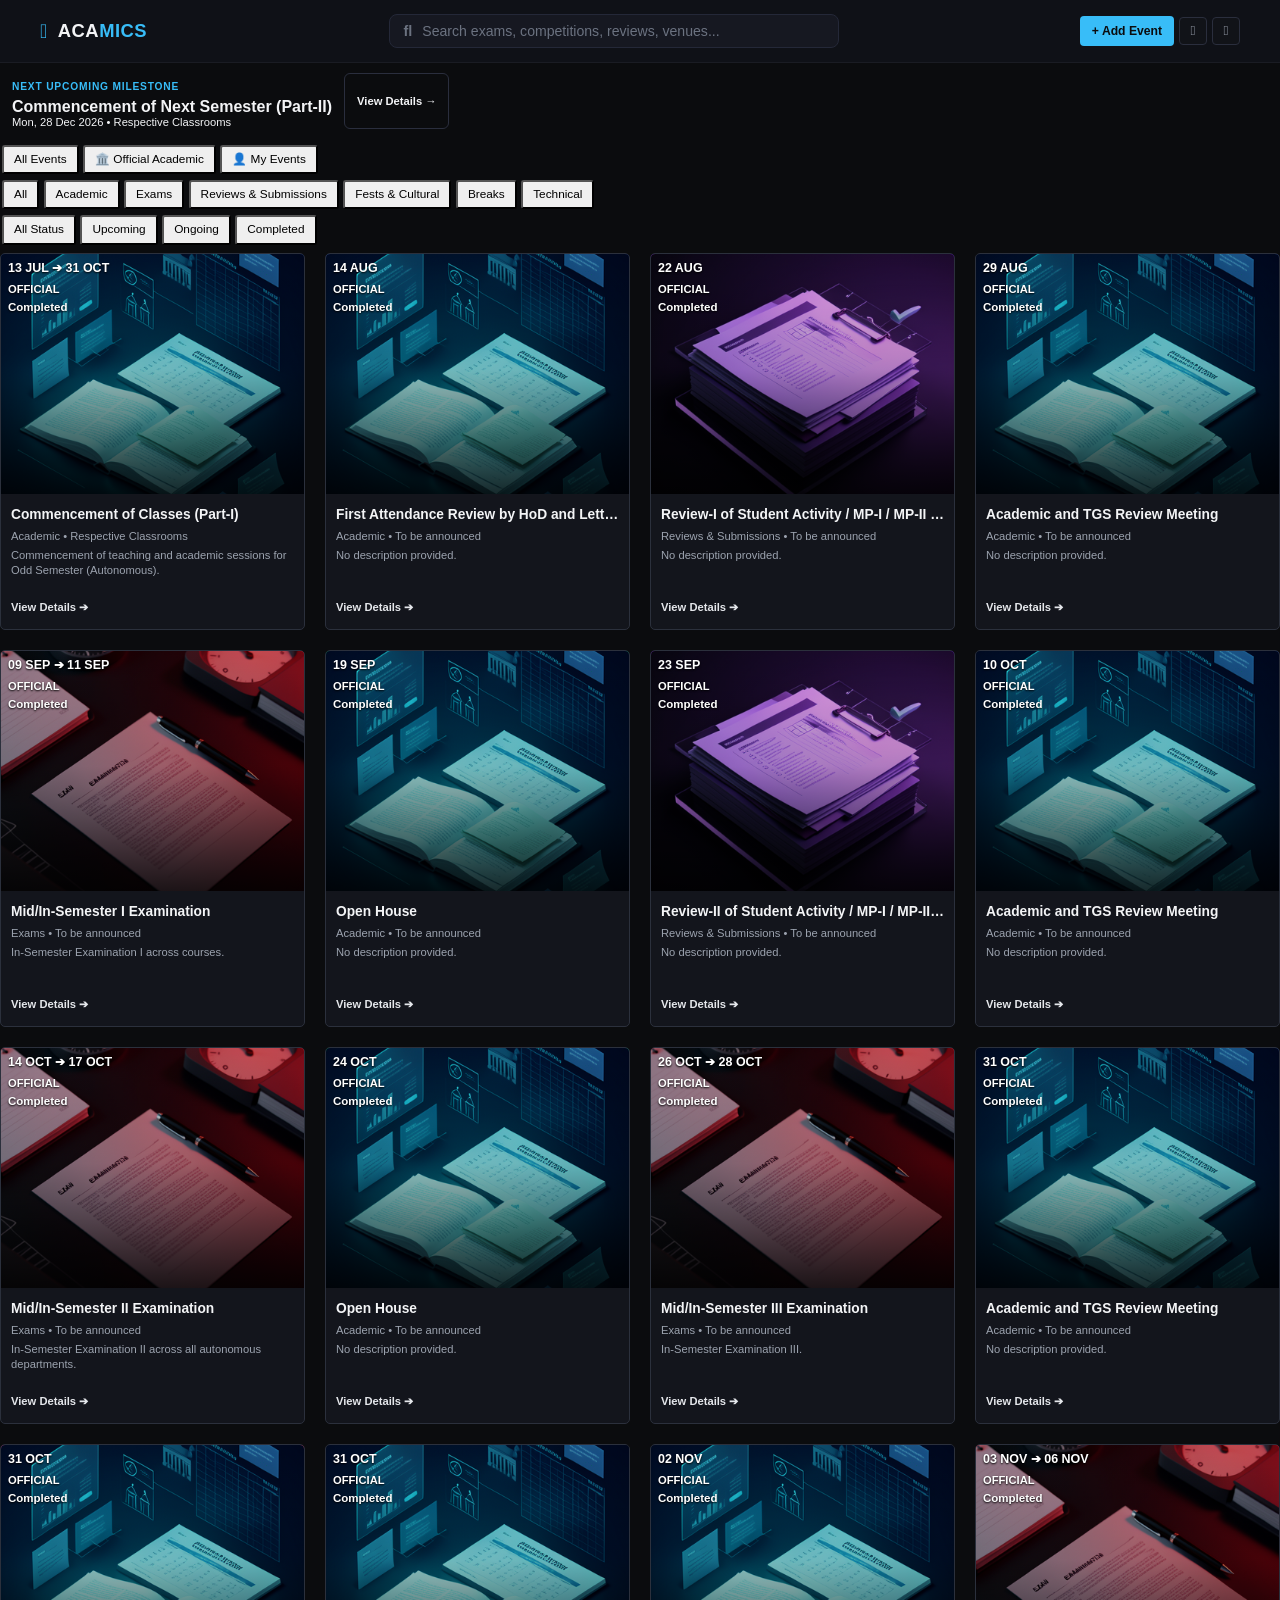
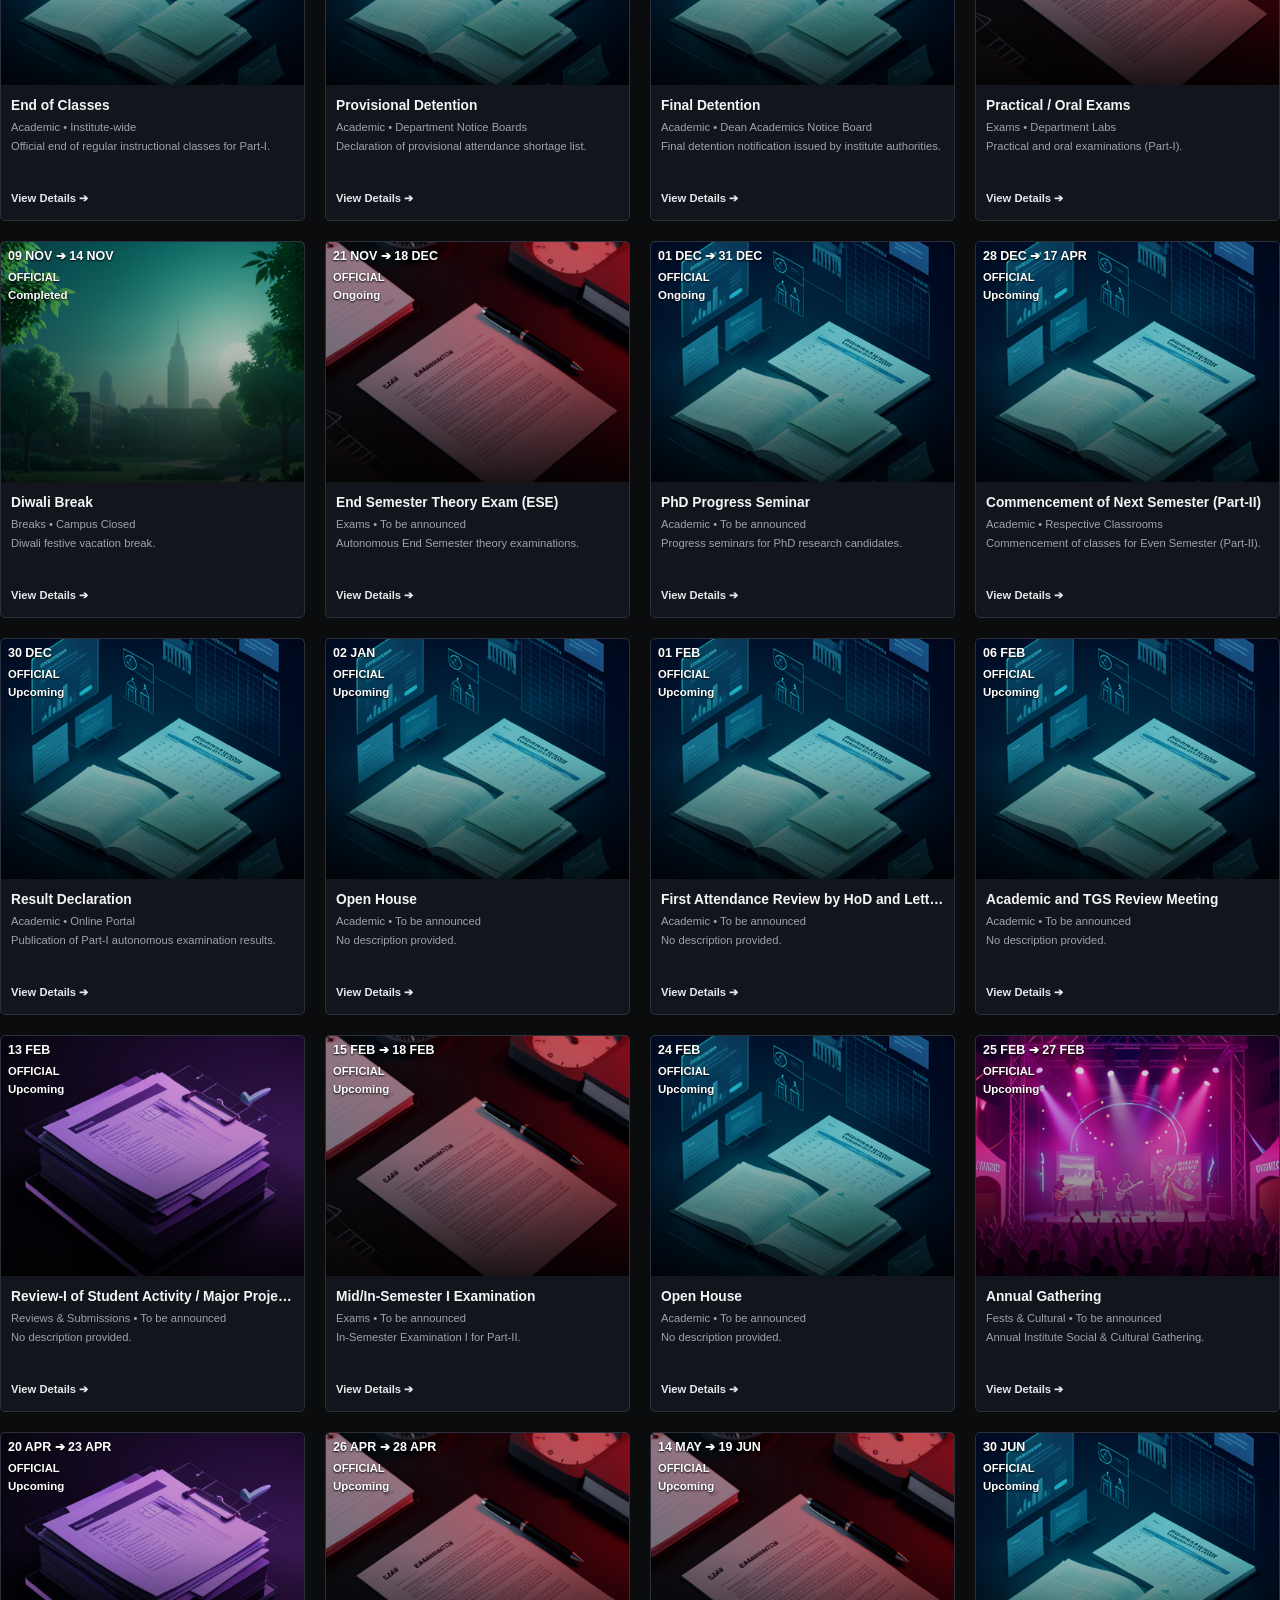
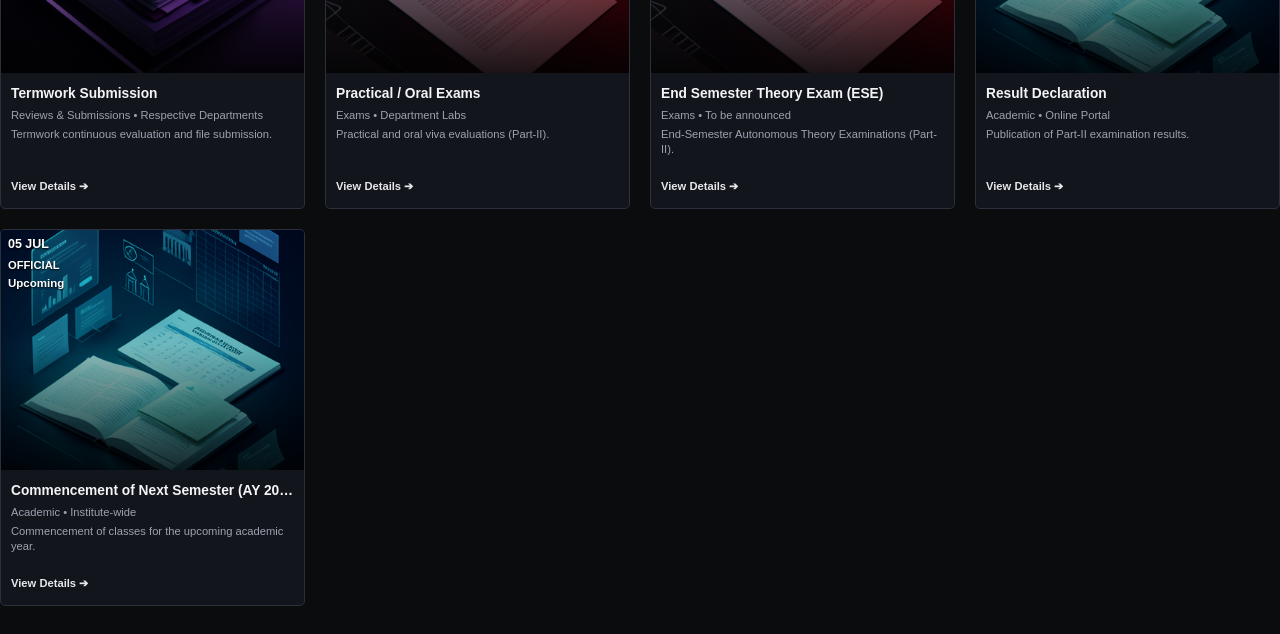
==== frontend/index.html @ 1f8ce2d1 "Add files via upload" ====
<!DOCTYPE html>
<html lang="en">
<head>
  <meta charset="UTF-8" />
  <meta name="viewport" content="width=device-width, initial-scale=1.0" />
  <link rel="manifest" href="manifest.json" />
  <meta name="theme-color" content="#0f1117" />
  <title>Acamics — Academic Calendar & Schedule</title>
  <link rel="stylesheet" href="style.css" />
  <link rel="stylesheet" href="https://cdnjs.cloudflare.com/ajax/libs/font-awesome/6.4.0/css/all.min.css" />
</head>
<body>
  <!-- Header Bar -->
  <header class="topbar">
    <div class="brand">
      <i class="fa-solid fa-graduation-cap"></i>
      <span>ACA<strong>MICS</strong></span>
    </div>

    <!-- Live Search -->
    <div class="search-box">
      <i class="fa-solid fa-magnifying-glass"></i>
      <input type="text" id="searchInput" placeholder="Search exams, competitions, reviews, venues..." aria-label="Search events" />
    </div>

    <!-- Actions -->
    <div class="topbar-actions">
      <button class="btn btn-primary" id="openAddEventBtn">+ Add Event</button>
      <button class="icon-btn" id="shareAppBtn" title="Share Acamics"><i class="fa-solid fa-arrow-up-right-from-square"></i></button>
      <button class="icon-btn" id="settingsToggleBtn" title="Settings"><i class="fa-solid fa-gear"></i></button>
    </div>
  </header>

  <!-- Main Container -->
  <main class="main-container">
    <!-- Next Event Banner -->
    <section class="next-banner" id="nextEventBanner" style="display: none;">
      <div>
        <span class="banner-badge">NEXT UPCOMING MILESTONE</span>
        <h3 id="bannerTitle">Review-II</h3>
        <p id="bannerMeta">Date • Location</p>
      </div>
      <button class="btn btn-outline" id="bannerActionBtn">View Details →</button>
    </section>

    <!-- Source Filter Toolbar (All, Official, My Events) -->
    <div class="filter-toolbar">
      <button class="filter-pill source-pill active" data-source="ALL">All Events</button>
      <button class="filter-pill source-pill" data-source="OFFICIAL">🏛️ Official Academic</button>
      <button class="filter-pill source-pill" data-source="PERSONAL">👤 My Events</button>
    </div>

    <!-- Category Filter Pills: permanent Acamics taxonomy -->
    <div class="filter-toolbar category-toolbar">
      <button class="filter-pill cat-pill active" data-category="ALL">All</button>
      <button class="filter-pill cat-pill" data-category="Academic">Academic</button>
      <button class="filter-pill cat-pill" data-category="Exams">Exams</button>
      <button class="filter-pill cat-pill" data-category="Reviews & Submissions">Reviews & Submissions</button>
      <button class="filter-pill cat-pill" data-category="Fests & Cultural">Fests & Cultural</button>
      <button class="filter-pill cat-pill" data-category="Breaks">Breaks</button>
      <button class="filter-pill cat-pill" data-category="Technical">Technical</button>
    </div>

    <!-- Status Filter Pills -->
    <div class="filter-toolbar status-toolbar">
      <button class="filter-pill stat-pill active" data-status="ALL">All Status</button>
      <button class="filter-pill stat-pill" data-status="Upcoming">Upcoming</button>
      <button class="filter-pill stat-pill" data-status="Ongoing">Ongoing</button>
      <button class="filter-pill stat-pill" data-status="Completed">Completed</button>
    </div>

    <!-- Event Cards Grid -->
    <div class="grid-container" id="eventsGrid"></div>
  </main>

  <!-- EVENT DETAILS MODAL -->
  <div class="modal-backdrop" id="eventModalBackdrop">
    <div class="modal-card">
      <div class="modal-header">
        <h3 id="modalTitle">Event Title</h3>
        <button class="close-x" id="modalCloseBtn">✕</button>
      </div>
      <div class="modal-body">
        <!-- Motivational Exam Banner -->
        <div class="exam-notice" id="modalExamNotice" style="display: none;"></div>

        <div class="info-row">
          <span>📅 Date:</span> <strong id="modalDates">--</strong>
        </div>
        <div class="info-row">
          <span>🕐 Time:</span> <strong id="modalTime">Not specified</strong>
        </div>
        <div class="info-row">
          <span>📍 Location:</span> <strong id="modalLocation">To be announced</strong>
        </div>
        <div class="info-row">
          <span>🏷️ Category:</span> <strong id="modalCategory">Academic</strong>
        </div>
        <div class="info-row">
          <span>📋 Source:</span> <strong id="modalSource">Official Academic Calendar</strong>
        </div>

        <div class="modal-desc-box">
          <small>ABOUT THIS EVENT:</small>
          <p id="modalDescription">Description details here...</p>
        </div>
      </div>
      <div class="modal-footer">
        <div class="modal-export-actions">
          <button class="btn btn-outline btn-sm" id="exportIcsBtn">📅 Export (.ics)</button>
        </div>
        <div class="action-buttons">
          <span id="modalPersonalActions" style="display: none;">
            <button class="btn btn-outline btn-sm" id="editEventBtn">Edit</button>
            <button class="btn btn-danger btn-sm" id="deleteEventBtn">Delete</button>
          </span>
          <button class="btn btn-primary" id="modalDoneBtn">Close</button>
        </div>
      </div>
    </div>
  </div>

  <!-- ADD / EDIT EVENT MODAL -->
  <div class="modal-backdrop" id="addEventModalBackdrop">
    <div class="modal-card">
      <div class="modal-header">
        <h3 id="formModalTitle">Add Event</h3>
        <button class="close-x" id="cancelFormXBtn">✕</button>
      </div>

      <form id="eventForm">
        <div class="modal-body form-body">
          <label>Event Title *</label>
          <input type="text" id="formTitle" placeholder="e.g. Coding Competition, Dance Practice" required />

          <label>Category <span id="autoDetectNotice" style="display:none; color:#38bdf8;">(Auto-Detected!)</span></label>
          <select id="formCategory">
            <option value="Academic">Academic</option>
            <option value="Exams">Exams</option>
            <option value="Reviews & Submissions">Reviews & Submissions</option>
            <option value="Fests & Cultural">Fests & Cultural</option>
            <option value="Breaks">Breaks</option>
            <option value="Technical">Technical</option>
          </select>

          <div class="form-row">
            <div>
              <label>Start Date *</label>
              <input type="date" id="formStartDate" required />
            </div>
            <div>
              <label>End Date</label>
              <input type="date" id="formEndDate" />
            </div>
          </div>

          <div class="form-row">
            <div>
              <label>Start Time</label>
              <input type="time" id="formStartTime" />
            </div>
            <div>
              <label>End Time</label>
              <input type="time" id="formEndTime" />
            </div>
          </div>

          <label>Location</label>
          <input type="text" id="formLocation" placeholder="e.g. Computer Lab 2" />

          <label>Description</label>
          <textarea id="formDesc" rows="2" placeholder="Brief notes about the activity..."></textarea>
        </div>
        <div id="formValidationMessage" class="form-validation-message" role="alert" aria-live="polite" hidden></div>
        <div class="modal-footer">
          <button type="button" class="btn btn-outline" id="cancelFormBtn">Cancel</button>
          <button type="submit" class="btn btn-primary" id="saveEventSubmitBtn">Save Event</button>
        </div>
      </form>
    </div>
  </div>

  <!-- BASIC SETTINGS MODAL -->
  <div class="modal-backdrop" id="settingsModalBackdrop">
    <div class="modal-card">
      <div class="modal-header">
        <h3>Settings & Overview</h3>
        <button class="close-x" id="closeSettingsBtn">✕</button>
      </div>
      <div class="modal-body text-xs space-y-4">
        <div>
          <h4 class="settings-title">MY EVENTS MANAGEMENT</h4>
          <p class="settings-desc">Manage personal activities and suggestions saved in your browser.</p>
          <button class="btn btn-outline btn-sm mt-2" id="clearMyEventsBtn">Clear My Personal Events</button>
        </div>
        <div>
          <h4 class="settings-title">NOTIFICATIONS</h4>
          <p class="settings-desc">Background reminders and Web Push notifications are not enabled in the static shared version.</p>
        </div>
        <div>
          <h4 class="settings-title">ABOUT CAMPUSSYNC / ACAMICS</h4>
          <p class="settings-desc">MIT CSN Autonomous Calendar & Event Management System for Second Year B.Tech CSE.</p>
        </div>
      </div>
      <div class="modal-footer">
        <button class="btn btn-primary" id="saveSettingsDoneBtn">Done</button>
      </div>
    </div>
  </div>

  <script src="app.js"></script>
</body>
</html>
---- frontend/style.css ----
/* ==========================================================================
   ACAMICS — Academic Calendar & Event Management System
   Complete Production Design System & Styling Architecture
   ========================================================================== */

/* --------------------------------------------------------------------------
   1. Root Variables & Reset
   -------------------------------------------------------------------------- */
:root {
  --bg-primary: #0b0c0e;
  --bg-surface: #111318;
  --bg-card: #13151c;
  --bg-card-hover: #191c26;
  --bg-nav: #0f1117;
  --bg-input: #161821;
  --bg-subtle: #171a23;
  --bg-modal: #12141a;

  --border-light: #242838;
  --border-dark: #1a1c23;
  --border-card: #1f2330;
  --border-active: #38bdf8;

  --text-primary: #f3f4f6;
  --text-secondary: #9ca3af;
  --text-muted: #6b7280;
  --text-inverse: #0b0c0e;

  --accent-cyan: #38bdf8;
  --accent-cyan-hover: #7dd3fc;
  --accent-cyan-subtle: rgba(56, 189, 248, 0.15);
  --accent-cyan-border: rgba(56, 189, 248, 0.35);

  --status-upcoming-bg: #1e1b4b;
  --status-upcoming-text: #a5b4fc;
  --status-ongoing-bg: #78350f;
  --status-ongoing-text: #fde047;
  --status-completed-bg: #064e3b;
  --status-completed-text: #6ee7b7;

  --font-family: -apple-system, BlinkMacSystemFont, "Segoe UI", Roboto, Helvetica, Arial, sans-serif;
  --shadow-sm: 0 2px 4px rgba(0, 0, 0, 0.2);
  --shadow-md: 0 4px 12px rgba(0, 0, 0, 0.35);
  --shadow-lg: 0 10px 24px rgba(0, 0, 0, 0.6);
  --shadow-modal: 0 24px 48px rgba(0, 0, 0, 0.85);

  --radius-sm: 6px;
  --radius-md: 8px;
  --radius-lg: 12px;
  --radius-xl: 14px;
  --radius-pill: 20px;
  --transition-fast: 0.15s ease;
  --transition-normal: 0.2s ease-in-out;
}

*, *::before, *::after {
  box-sizing: border-box;
  margin: 0;
  padding: 0;
  font-family: var(--font-family);
}

body {
  background-color: var(--bg-primary);
  color: var(--text-primary);
  min-height: 100vh;
  line-height: 1.5;
  overflow-x: hidden;
  -webkit-font-smoothing: antialiased;
}

/* --------------------------------------------------------------------------
   2. Top Navigation Bar
   -------------------------------------------------------------------------- */
.topbar {
  display: flex;
  align-items: center;
  justify-content: space-between;
  padding: 14px 40px;
  background-color: var(--bg-nav);
  border-bottom: 1px solid var(--border-dark);
  position: sticky;
  top: 0;
  z-index: 100;
  gap: 16px;
}

.brand {
  font-size: 1.15rem;
  font-weight: 700;
  display: flex;
  align-items: center;
  gap: 10px;
  white-space: nowrap;
  letter-spacing: 0.5px;
  color: var(--text-primary);
}

.brand i {
  color: var(--accent-cyan);
  font-size: 1.25rem;
}

.brand strong {
  color: var(--accent-cyan);
}

.search-box {
  flex: 0 1 450px;
  display: flex;
  align-items: center;
  background-color: var(--bg-input);
  border: 1px solid var(--border-light);
  border-radius: var(--radius-md);
  padding: 8px 14px;
  gap: 10px;
  transition: border-color var(--transition-fast), box-shadow var(--transition-fast);
}

.search-box:focus-within {
  border-color: var(--accent-cyan);
  box-shadow: 0 0 0 2px var(--accent-cyan-subtle);
}

.search-box i {
  color: var(--text-muted);
  font-size: 0.9rem;
}

.search-box input {
  background: transparent;
  border: none;
  color: var(--text-primary);
  outline: none;
  width: 100%;
  font-size: 0.88rem;
}

.search-box input::placeholder {
  color: var(--text-muted);
}

.view-switcher {
  display: flex;
  background-color: var(--bg-input);
  border-radius: var(--radius-md);
  padding: 3px;
  border: 1px solid var(--border-light);
}

.view-btn {
  background: transparent;
  border: none;
  color: var(--text-secondary);
  padding: 6px 14px;
  font-size: 0.82rem;
  font-weight: 600;
  border-radius: var(--radius-sm);
  cursor: pointer;
  transition: all var(--transition-fast);
  display: flex;
  align-items: center;
  gap: 6px;
}

.view-btn.active, .view-btn:hover {
  background-color: #272a38;
  color: #fff;
}

.header-actions {
  display: flex;
  align-items: center;
  gap: 10px;
}

.icon-action-btn {
  background: #1c2130;
  border: 1px solid #2b334a;
  color: var(--accent-cyan);
  padding: 7px 12px;
  border-radius: var(--radius-md);
  font-size: 0.85rem;
  font-weight: 600;
  cursor: pointer;
  display: inline-flex;
  align-items: center;
  gap: 6px;
  transition: all var(--transition-fast);
}

.icon-action-btn:hover {
  background: #252c42;
  color: var(--accent-cyan-hover);
  border-color: var(--accent-cyan);
}

/* --------------------------------------------------------------------------
   3. Main App Layout & Sidebar Navigation
   -------------------------------------------------------------------------- */
.layout {
  display: flex;
  padding: 24px 40px;
  gap: 32px;
}

.sidebar {
  width: 200px;
  flex-shrink: 0;
  display: flex;
  flex-direction: column;
  gap: 6px;
}

.sidebar-section-title {
  font-size: 0.68rem;
  font-weight: 700;
  color: var(--text-muted);
  letter-spacing: 0.8px;
  margin: 12px 6px 6px;
  text-transform: uppercase;
}

.sidebar-divider {
  height: 1px;
  background-color: var(--border-dark);
  margin: 10px 0;
}

.status-btn {
  background: transparent;
  color: var(--text-secondary);
  border: none;
  text-align: left;
  padding: 9px 12px;
  font-size: 0.86rem;
  font-weight: 500;
  border-radius: var(--radius-md);
  cursor: pointer;
  display: flex;
  align-items: center;
  gap: 10px;
  transition: all var(--transition-fast);
}

.status-btn:hover {
  background-color: rgba(255, 255, 255, 0.05);
  color: var(--text-primary);
}

.status-btn.active {
  background-color: #1a1c23;
  color: #fff;
  font-weight: 600;
}

.badge-count {
  margin-left: auto;
  background: #22293a;
  color: var(--accent-cyan);
  font-size: 0.72rem;
  font-weight: 700;
  padding: 2px 7px;
  border-radius: 10px;
}

/* Academic Calendar Cohort Buttons */
.cohort-filter-group {
  display: flex;
  flex-direction: column;
  gap: 4px;
  margin-top: 4px;
}

.cohort-btn {
  background: transparent;
  color: var(--text-secondary);
  border: 1px solid transparent;
  text-align: left;
  padding: 8px 12px;
  font-size: 0.83rem;
  font-weight: 500;
  border-radius: var(--radius-md);
  cursor: pointer;
  display: flex;
  align-items: center;
  gap: 10px;
  transition: all var(--transition-fast);
}

.cohort-btn i {
  width: 16px;
  text-align: center;
  color: var(--text-muted);
}

.cohort-btn:hover {
  background-color: rgba(255, 255, 255, 0.05);
  color: var(--text-primary);
}

.cohort-btn.active {
  background-color: #171f30;
  color: var(--accent-cyan);
  border-color: rgba(56, 189, 248, 0.3);
  font-weight: 600;
}

.cohort-btn.active i {
  color: var(--accent-cyan);
}

.content {
  flex: 1;
  min-width: 0;
}

/* --------------------------------------------------------------------------
   4. Next Event Hero Banner
   -------------------------------------------------------------------------- */
.next-event-banner {
  background: linear-gradient(135deg, #13192b 0%, #1f2a48 100%);
  border: 1px solid #2c385c;
  border-radius: var(--radius-lg);
  padding: 16px 20px;
  margin-bottom: 24px;
  box-shadow: var(--shadow-md);
}

.banner-top-row {
  display: flex;
  align-items: center;
  justify-content: space-between;
  margin-bottom: 8px;
}

.banner-badge {
  font-size: 0.7rem;
  font-weight: 800;
  letter-spacing: 1px;
  color: var(--accent-cyan);
}

.banner-countdown-badge {
  font-size: 0.72rem;
  font-weight: 700;
  background-color: var(--accent-cyan-subtle);
  color: var(--accent-cyan);
  border: 1px solid var(--accent-cyan-border);
  padding: 2px 10px;
  border-radius: var(--radius-pill);
}

.banner-content {
  display: flex;
  align-items: center;
  justify-content: space-between;
  gap: 16px;
}

.banner-title {
  font-size: 1.1rem;
  color: #fff;
  font-weight: 600;
}

.banner-meta {
  font-size: 0.82rem;
  color: var(--text-secondary);
  margin-top: 4px;
}

.banner-btn {
  background: var(--accent-cyan);
  color: var(--text-inverse);
  border: none;
  font-weight: 600;
  padding: 8px 16px;
  border-radius: var(--radius-sm);
  cursor: pointer;
  transition: background-color var(--transition-fast);
  white-space: nowrap;
}

.banner-btn:hover {
  background: var(--accent-cyan-hover);
}

/* --------------------------------------------------------------------------
   5. Category Filter Pills
   -------------------------------------------------------------------------- */
.filter-bar {
  display: flex;
  flex-wrap: wrap;
  gap: 8px;
  margin-bottom: 24px;
}

.pill {
  background-color: var(--bg-input);
  color: var(--text-secondary);
  border: 1px solid #272a38;
  padding: 6px 16px;
  border-radius: var(--radius-pill);
  cursor: pointer;
  font-size: 0.8rem;
  font-weight: 500;
  transition: all var(--transition-fast);
}

.pill:hover {
  color: #fff;
  border-color: #3b3f52;
}

.pill.active {
  background-color: #ffffff;
  color: var(--text-inverse);
  border-color: #ffffff;
  font-weight: 600;
}

/* --------------------------------------------------------------------------
   6. Event Posters / Grid View
   -------------------------------------------------------------------------- */
.grid-container {
  display: grid;
  grid-template-columns: repeat(auto-fill, minmax(190px, 1fr));
  gap: 20px;
}

.card {
  background-color: var(--bg-card);
  border-radius: var(--radius-lg);
  overflow: hidden;
  display: flex;
  flex-direction: column;
  border: 1px solid var(--border-card);
  transition: transform var(--transition-normal), box-shadow var(--transition-normal), border-color var(--transition-normal);
  cursor: pointer;
  outline: none;
}

.card:hover, .card:focus-visible {
  transform: translateY(-4px);
  box-shadow: var(--shadow-lg);
  border-color: var(--accent-cyan);
}

.card-poster {
  height: 240px;
  width: 100%;
  position: relative;
  background-position: center;
  background-repeat: no-repeat;
  background-size: cover;
}

/* Date Badges: Single-Day vs Multi-Day */
.date-badge {
  position: absolute;
  top: 10px;
  left: 10px;
  background: rgba(0, 0, 0, 0.78);
  backdrop-filter: blur(6px);
  border-radius: var(--radius-sm);
  text-align: center;
  border: 1px solid rgba(255, 255, 255, 0.12);
  box-shadow: var(--shadow-sm);
  z-index: 2;
}

.date-badge.single-day {
  padding: 4px 8px;
}

.date-badge.single-day .day {
  font-size: 0.65rem;
  color: var(--text-secondary);
  font-weight: 700;
  text-transform: uppercase;
}

.date-badge.single-day .num {
  font-size: 0.85rem;
  font-weight: 800;
  color: #fff;
}

.date-badge.multi-day {
  padding: 4px 7px;
  line-height: 1.15;
}

.date-badge.multi-day .range-top,
.date-badge.multi-day .range-bot {
  font-size: 0.72rem;
  font-weight: 800;
  color: #fff;
}

.date-badge.multi-day .range-arrow {
  font-size: 0.62rem;
  color: var(--accent-cyan);
  margin: 1px 0;
}

/* Card Status Badges */
.status-indicator-pill {
  position: absolute;
  top: 10px;
  right: 10px;
  font-size: 0.68rem;
  font-weight: 700;
  padding: 3px 8px;
  border-radius: var(--radius-pill);
  text-transform: uppercase;
  letter-spacing: 0.4px;
  z-index: 2;
}

.status-indicator-pill.upcoming {
  background-color: rgba(30, 27, 75, 0.9);
  color: var(--status-upcoming-text);
  border: 1px solid rgba(165, 180, 252, 0.25);
}

.status-indicator-pill.ongoing {
  background-color: rgba(120, 53, 15, 0.9);
  color: var(--status-ongoing-text);
  border: 1px solid rgba(253, 224, 71, 0.25);
}

.status-indicator-pill.completed {
  background-color: rgba(6, 78, 59, 0.9);
  color: var(--status-completed-text);
  border: 1px solid rgba(110, 231, 183, 0.25);
}

.reminder-set-dot {
  position: absolute;
  bottom: 8px;
  right: 8px;
  background: var(--accent-cyan);
  color: var(--text-inverse);
  width: 22px;
  height: 22px;
  border-radius: 50%;
  display: flex;
  align-items: center;
  justify-content: center;
  font-size: 0.65rem;
  box-shadow: var(--shadow-sm);
  z-index: 2;
}

/* Card Body Info */
.card-info {
  padding: 12px;
  display: flex;
  flex-direction: column;
  flex: 1;
}

.card-title {
  font-size: 0.88rem;
  font-weight: 600;
  color: var(--text-primary);
  white-space: nowrap;
  overflow: hidden;
  text-overflow: ellipsis;
}

.card-subtitle, .card-venue {
  font-size: 0.72rem;
  color: var(--text-secondary);
  margin-top: 4px;
  white-space: nowrap;
  overflow: hidden;
  text-overflow: ellipsis;
}

.card-venue i {
  color: var(--accent-cyan);
  margin-right: 2px;
}

.card-footer-cta {
  margin-top: 10px;
  font-size: 0.72rem;
  font-weight: 600;
  color: var(--accent-cyan);
  opacity: 0;
  transition: opacity var(--transition-fast);
}

.card:hover .card-footer-cta,
.card:focus-visible .card-footer-cta {
  opacity: 1;
}

/* --------------------------------------------------------------------------
   7. List View
   -------------------------------------------------------------------------- */
.list-container {
  display: flex;
  flex-direction: column;
  gap: 10px;
}

.list-item {
  display: flex;
  align-items: center;
  background-color: var(--bg-card);
  padding: 14px 20px;
  border-radius: var(--radius-md);
  border: 1px solid var(--border-card);
  cursor: pointer;
  transition: all var(--transition-fast);
  outline: none;
}

.list-item:hover, .list-item:focus-visible {
  border-color: var(--accent-cyan);
  transform: translateX(4px);
  background-color: var(--bg-card-hover);
}

.list-date-block {
  width: 90px;
  flex-shrink: 0;
}

.list-num {
  font-weight: 700;
  font-size: 0.95rem;
  color: var(--text-primary);
  display: block;
}

.list-day {
  font-size: 0.75rem;
  color: var(--text-secondary);
}

.list-info {
  flex: 1;
  min-width: 0;
  padding-right: 16px;
}

.list-title {
  font-size: 0.95rem;
  font-weight: 600;
  color: #fff;
  white-space: nowrap;
  overflow: hidden;
  text-overflow: ellipsis;
}

.list-sub {
  font-size: 0.8rem;
  color: var(--text-secondary);
  margin-top: 4px;
  white-space: nowrap;
  overflow: hidden;
  text-overflow: ellipsis;
}

.status-badge-inline {
  font-size: 0.72rem;
  font-weight: 700;
  padding: 3px 8px;
  border-radius: var(--radius-sm);
  margin-right: 16px;
  text-transform: uppercase;
}

.status-badge-inline.upcoming {
  background: var(--status-upcoming-bg);
  color: var(--status-upcoming-text);
}

.status-badge-inline.ongoing {
  background: var(--status-ongoing-bg);
  color: var(--status-ongoing-text);
}

.status-badge-inline.completed {
  background: var(--status-completed-bg);
  color: var(--status-completed-text);
}

.list-cta {
  font-size: 0.8rem;
  font-weight: 600;
  color: var(--accent-cyan);
}

/* --------------------------------------------------------------------------
   8. Calendar View
   -------------------------------------------------------------------------- */
.calendar-wrapper {
  display: flex;
  flex-direction: column;
  gap: 20px;
}

.calendar-month-group {
  background-color: var(--bg-card);
  border: 1px solid var(--border-card);
  border-radius: var(--radius-md);
  padding: 16px;
}

.month-header {
  font-size: 1rem;
  font-weight: 700;
  color: var(--accent-cyan);
  margin-bottom: 12px;
}

.calendar-month-events {
  display: flex;
  flex-direction: column;
  gap: 8px;
}

.calendar-event-chip {
  background-color: #1a1c24;
  padding: 10px 14px;
  border-radius: var(--radius-sm);
  cursor: pointer;
  font-size: 0.85rem;
  display: flex;
  align-items: center;
  gap: 8px;
  transition: background-color var(--transition-fast);
}

.calendar-event-chip:hover {
  background-color: #232733;
}

.chip-loc {
  color: var(--text-secondary);
  font-size: 0.8rem;
}

.chip-status {
  margin-left: auto;
  font-size: 0.7rem;
  font-weight: 700;
  padding: 2px 6px;
  border-radius: 4px;
  text-transform: uppercase;
}

.chip-status.upcoming { background: var(--status-upcoming-bg); color: var(--status-upcoming-text); }
.chip-status.ongoing { background: var(--status-ongoing-bg); color: var(--status-ongoing-text); }
.chip-status.completed { background: var(--status-completed-bg); color: var(--status-completed-text); }

/* --------------------------------------------------------------------------
   9. Personal Reminders View
   -------------------------------------------------------------------------- */
.reminders-panel-header {
  margin-bottom: 20px;
}

.reminders-panel-header h2 {
  color: #fff;
  margin-bottom: 4px;
}

.reminders-panel-header p {
  color: var(--text-secondary);
  font-size: 0.85rem;
}

.reminders-list-container {
  display: flex;
  flex-direction: column;
  gap: 12px;
}

.reminder-card {
  background: #141824;
  border: 1px solid #232c42;
  border-radius: var(--radius-lg);
  padding: 16px 20px;
  display: flex;
  align-items: center;
  gap: 16px;
}

.reminder-card-icon {
  width: 40px;
  height: 40px;
  background: #1e263d;
  color: var(--accent-cyan);
  border-radius: var(--radius-md);
  display: flex;
  align-items: center;
  justify-content: center;
  font-size: 1.1rem;
  flex-shrink: 0;
}

.reminder-card-info h4 {
  color: #fff;
  font-size: 0.95rem;
  margin-bottom: 4px;
}

.reminder-card-info p {
  color: var(--text-secondary);
  font-size: 0.82rem;
  margin-bottom: 6px;
}

.reminder-stamp {
  font-size: 0.75rem;
  color: var(--accent-cyan);
  font-weight: 600;
}

/* --------------------------------------------------------------------------
   10. Modals & Dialog System
   -------------------------------------------------------------------------- */
.modal-backdrop {
  position: fixed;
  inset: 0;
  background-color: rgba(0, 0, 0, 0.78);
  backdrop-filter: blur(6px);
  display: flex;
  align-items: center;
  justify-content: center;
  padding: 20px;
  opacity: 0;
  pointer-events: none;
  transition: opacity var(--transition-normal);
  z-index: 9999;
}

.modal-backdrop.active {
  opacity: 1;
  pointer-events: auto;
}

.modal-dialog {
  background-color: var(--bg-modal);
  border: 1px solid var(--border-light);
  border-radius: var(--radius-xl);
  width: 100%;
  max-width: 640px;
  max-height: 90vh;
  overflow-y: auto;
  box-shadow: var(--shadow-modal);
  display: flex;
  flex-direction: column;
}

.modal-header {
  display: flex;
  align-items: center;
  justify-content: space-between;
  padding: 16px 24px;
  border-bottom: 1px solid #1a1e29;
}

.modal-badge-group {
  display: flex;
  gap: 8px;
}

.modal-tag {
  background-color: #1e293b;
  color: var(--accent-cyan);
  font-size: 0.75rem;
  font-weight: 700;
  padding: 4px 10px;
  border-radius: var(--radius-pill);
}

.modal-status {
  font-size: 0.75rem;
  font-weight: 700;
  padding: 4px 10px;
  border-radius: var(--radius-pill);
  text-transform: uppercase;
}

.modal-status.status-completed { background-color: var(--status-completed-bg); color: var(--status-completed-text); }
.modal-status.status-ongoing { background-color: var(--status-ongoing-bg); color: var(--status-ongoing-text); }
.modal-status.status-upcoming { background-color: var(--status-upcoming-bg); color: var(--status-upcoming-text); }

.modal-close-btn {
  background: transparent;
  border: none;
  color: var(--text-secondary);
  font-size: 1.2rem;
  cursor: pointer;
  padding: 4px;
  transition: color var(--transition-fast);
}

.modal-close-btn:hover {
  color: #fff;
}

.modal-body {
  padding: 24px;
}

.modal-title {
  font-size: 1.25rem;
  font-weight: 700;
  color: #fff;
  line-height: 1.3;
  margin-bottom: 16px;
}

/* Top Information Strip */
.modal-highlight-box {
  background-color: var(--bg-subtle);
  border: 1px solid var(--border-light);
  border-radius: var(--radius-md);
  padding: 14px 18px;
  display: flex;
  flex-direction: column;
  gap: 8px;
  margin-bottom: 20px;
}

.highlight-item {
  display: flex;
  align-items: baseline;
  gap: 12px;
}

.h-label {
  font-size: 0.72rem;
  font-weight: 700;
  color: var(--text-secondary);
  width: 100px;
  flex-shrink: 0;
  letter-spacing: 0.5px;
}

.h-value {
  font-size: 0.88rem;
  color: var(--text-primary);
  font-weight: 500;
}

.modal-section-title {
  font-size: 0.72rem;
  letter-spacing: 0.8px;
  font-weight: 700;
  color: var(--text-secondary);
  margin: 16px 0 10px;
  text-transform: uppercase;
}

.modal-grid {
  display: grid;
  grid-template-columns: 1fr 1fr;
  gap: 14px;
  margin-bottom: 12px;
}

.info-block {
  display: flex;
  flex-direction: column;
}

.info-label {
  font-size: 0.72rem;
  color: var(--text-muted);
  font-weight: 600;
  margin-bottom: 2px;
  text-transform: uppercase;
}

.info-val {
  font-size: 0.85rem;
  color: var(--text-primary);
}

.modal-description {
  font-size: 0.85rem;
  color: var(--text-secondary);
  line-height: 1.5;
}

.friendly-notice {
  margin-top: 18px;
  padding: 12px 16px;
  background-color: #172554;
  border: 1px solid #1d4ed8;
  border-radius: var(--radius-md);
  font-size: 0.85rem;
  color: #93c5fd;
  line-height: 1.4;
}

.modal-source-tag {
  margin-top: 18px;
  padding-top: 12px;
  border-top: 1px solid #1a1e29;
  font-size: 0.72rem;
  color: var(--text-muted);
  display: flex;
  align-items: center;
  gap: 6px;
}

.modal-footer {
  padding: 16px 24px;
  border-top: 1px solid #1a1e29;
  display: flex;
  justify-content: flex-end;
  gap: 12px;
}

/* Button UI Components */
.btn {
  padding: 8px 16px;
  border-radius: var(--radius-sm);
  font-size: 0.85rem;
  font-weight: 600;
  cursor: pointer;
  transition: all var(--transition-fast);
}

.btn-primary {
  background-color: var(--accent-cyan);
  color: var(--text-inverse);
  border: none;
}

.btn-primary:hover {
  background-color: var(--accent-cyan-hover);
}

.btn-outline {
  background: transparent;
  border: 1px solid #2a2e3d;
  color: var(--text-primary);
}

.btn-outline:hover {
  background-color: #1e2230;
  border-color: #3f465c;
}

.btn-success {
  background-color: #059669 !important;
  color: #fff !important;
  border-color: #059669 !important;
}

/* Secondary Dialogs (Settings & Reminder Picker) */
.settings-dialog { max-width: 520px; }
.picker-dialog { max-width: 440px; }

.setting-row {
  display: flex;
  align-items: center;
  justify-content: space-between;
  padding: 14px 0;
  border-bottom: 1px solid #1c2130;
  gap: 16px;
}

.setting-desc {
  font-size: 0.78rem;
  color: var(--text-secondary);
  margin-top: 4px;
}

.checkbox-row, .radio-option {
  display: flex;
  align-items: center;
  gap: 10px;
  margin-bottom: 10px;
  font-size: 0.85rem;
  color: var(--text-primary);
  cursor: pointer;
}

.empty-state {
  padding: 40px;
  text-align: center;
  color: var(--text-muted);
}

/* --------------------------------------------------------------------------
   11. Responsive Breakpoints
   -------------------------------------------------------------------------- */
@media (max-width: 900px) {
  .topbar {
    padding: 12px 20px;
    flex-wrap: wrap;
  }
  .search-box {
    order: 3;
    flex: 1 1 100%;
    margin-top: 8px;
  }
}

@media (max-width: 768px) {
  .layout {
    flex-direction: column;
    padding: 16px;
  }
  .sidebar {
    width: 100%;
    flex-direction: row;
    overflow-x: auto;
    padding-bottom: 8px;
  }
  .sidebar-section-title, .sidebar-divider {
    display: none;
  }
  .modal-grid {
    grid-template-columns: 1fr;
  }
  .highlight-item {
    flex-direction: column;
    gap: 2px;
  }
}

/* ==========================================================================
   ACAMICS — Screenshot-style compact event board + category posters
   ========================================================================== */

/* The current Acamics board is intentionally compact: many calendar events
   should be visible at once on a desktop screen, like the supplied reference. */
.main-container {
  width: 100%;
  max-width: none;
  padding: 0 0 28px;
}

.next-banner {
  margin: 0;
  padding: 7px 10px;
  min-height: 42px;
  border-radius: 0;
  gap: 12px;
}

.next-banner .banner-badge {
  font-size: 0.56rem;
  letter-spacing: 0.7px;
}

.next-banner h3 {
  font-size: 0.82rem;
  line-height: 1.1;
}

.next-banner p {
  font-size: 0.62rem;
  line-height: 1.1;
}

.next-banner .btn {
  padding: 5px 9px;
  font-size: 0.62rem;
}

.filter-toolbar {
  padding: 0 2px;
  margin: 3px 0;
  gap: 3px;
  flex-wrap: nowrap;
  overflow-x: auto;
  scrollbar-width: none;
}

.filter-toolbar::-webkit-scrollbar {
  display: none;
}

.filter-pill {
  padding: 2px 6px;
  border-radius: 3px;
  font-size: 0.58rem;
  line-height: 1.2;
  white-space: nowrap;
}

.category-toolbar,
.status-toolbar {
  margin-top: 2px;
}

.grid-container {
  width: 100%;
  padding: 2px 0 0;
  grid-template-columns: repeat(auto-fill, minmax(100px, 1fr));
  gap: 10px;
}

.card {
  min-width: 0;
  border-radius: 5px;
  border-color: #2b303c;
}

.card:hover,
.card:focus-visible {
  transform: translateY(-2px);
}

.card-poster {
  height: 140px;
  min-height: 140px;
  overflow: hidden;
  background-position: center;
  background-size: cover;
}

.category-poster-image {
  position: absolute;
  inset: 0;
  width: 100%;
  height: 100%;
  object-fit: cover;
  display: block;
  z-index: 0;
}

.poster-overlay {
  position: absolute;
  inset: 0;
  z-index: 1;
  pointer-events: none;
  background: linear-gradient(
    180deg,
    rgba(0, 0, 0, 0.12) 0%,
    rgba(0, 0, 0, 0.25) 48%,
    rgba(0, 0, 0, 0.82) 100%
  );
}

.date-badge-box,
.source-badge,
.status-badge {
  position: absolute;
  z-index: 2;
}

.date-badge-box {
  top: 4px;
  left: 4px;
  color: #fff;
  font-size: 0.56rem;
  font-weight: 700;
  line-height: 1.1;
  text-shadow: 0 1px 2px #000;
}

.source-badge {
  top: 20px;
  left: 4px;
  color: #fff;
  font-size: 0.51rem;
  font-weight: 700;
  text-shadow: 0 1px 2px #000;
}

.status-badge {
  top: 35px;
  left: 4px;
  color: #fff;
  font-size: 0.53rem;
  font-weight: 600;
  text-shadow: 0 1px 2px #000;
}

.card-info {
  padding: 7px 6px 8px;
  min-height: 108px;
}

.card-title {
  font-size: 0.62rem;
  line-height: 1.2;
}

.card-subtitle {
  font-size: 0.51rem;
  line-height: 1.2;
  margin-top: 3px;
}

.card-desc {
  color: var(--text-secondary);
  font-size: 0.55rem;
  line-height: 1.28;
  margin-top: 3px;
  display: -webkit-box;
  -webkit-box-orient: vertical;
  -webkit-line-clamp: 3;
  line-clamp: 3;
  overflow: hidden;
}

.card-cta {
  margin-top: auto;
  padding-top: 4px;
  color: #e5e7eb;
  font-size: 0.55rem;
  font-weight: 600;
}

/* Keep the compact desktop board; relax it on smaller screens. */
@media (max-width: 900px) {
  .topbar {
    padding: 9px 12px;
  }

  .grid-container {
    grid-template-columns: repeat(auto-fill, minmax(135px, 1fr));
    gap: 8px;
  }
}


.form-validation-message {
  margin: 0 24px 12px;
  padding: 8px 10px;
  border: 1px solid rgba(248, 113, 113, 0.35);
  border-radius: 6px;
  background: rgba(248, 113, 113, 0.08);
  color: #fca5a5;
  font-size: 0.78rem;
}

.form-validation-message[hidden] { display: none; }

/* Screenshot-era header controls used by index.html */
.topbar-actions {
  display: flex;
  align-items: center;
  gap: 5px;
  flex-shrink: 0;
}

.icon-btn {
  width: 28px;
  height: 28px;
  padding: 0;
  display: inline-flex;
  align-items: center;
  justify-content: center;
  border: 1px solid #2a2e3d;
  border-radius: 4px;
  background: #111318;
  color: #9ca3af;
  cursor: pointer;
}

.icon-btn:hover {
  color: #fff;
  border-color: #38bdf8;
}

.topbar-actions .btn-primary {
  padding: 6px 10px;
  font-size: 0.68rem;
  border-radius: 4px;
}

@media (max-width: 900px) {
  .topbar-actions {
    margin-left: auto;
  }
}


/* ==========================================================================
   Acamics — readability pass for the screenshot-style event board
   Keeps the dense desktop calendar, but restores the readable scale of the
   original reference screenshot.
   ========================================================================== */



   /* ==========================================================================
   Acamics — final desktop sizing
   Restores the original roomy event-card proportions.
   ========================================================================== */

@media (min-width: 901px) {

  /* Main event grid */
  .grid-container {
    width: 100%;
    grid-template-columns: repeat(auto-fill, minmax(280px, 1fr));
    gap: 20px;
  }

  /* Poster area */
  .card-poster {
    height: 240px;
    min-height: 240px;
  }

  /* Card information area */
  .card-info {
    padding: 12px 10px 13px;
    min-height: 135px;
  }

  /* Date */
  .date-badge-box {
    top: 7px;
    left: 7px;
    font-size: 0.78rem;
    line-height: 1.15;
  }

  /* Official / Personal badge */
  .source-badge {
    top: 27px;
    left: 7px;
    font-size: 0.70rem;
  }

  /* Upcoming / Ongoing / Completed */
  .status-badge {
    top: 45px;
    left: 7px;
    font-size: 0.72rem;
  }

  /* Event title */
  .card-title {
    font-size: 0.86rem;
    line-height: 1.3;
  }

  /* Category + location */
  .card-subtitle {
    font-size: 0.70rem;
    line-height: 1.3;
    margin-top: 5px;
  }

  /* Description */
  .card-desc {
    font-size: 0.70rem;
    line-height: 1.35;
    margin-top: 5px;
    -webkit-line-clamp: 3;
    line-clamp: 3;
  }

  /* View Details */
  .card-cta {
    font-size: 0.70rem;
    padding-top: 7px;
  }

  /* Category/status filter pills */
  .filter-toolbar {
    gap: 6px;
    margin: 6px 0;
  }

  .filter-pill {
    padding: 5px 10px;
    font-size: 0.74rem;
    line-height: 1.3;
  }

  /* Upcoming milestone banner */
  .next-banner {
    min-height: 52px;
    padding: 10px 12px;
  }

  .next-banner .banner-badge {
    font-size: 0.64rem;
    letter-spacing: 0.8px;
  }

  .next-banner h3 {
    font-size: 1rem;
    line-height: 1.2;
  }

  .next-banner p {
    font-size: 0.70rem;
  }

  .next-banner .btn {
    padding: 7px 12px;
    font-size: 0.70rem;
  }

  /* Add Event button */
  .topbar-actions .btn-primary {
    padding: 8px 12px;
    font-size: 0.76rem;
  }
}
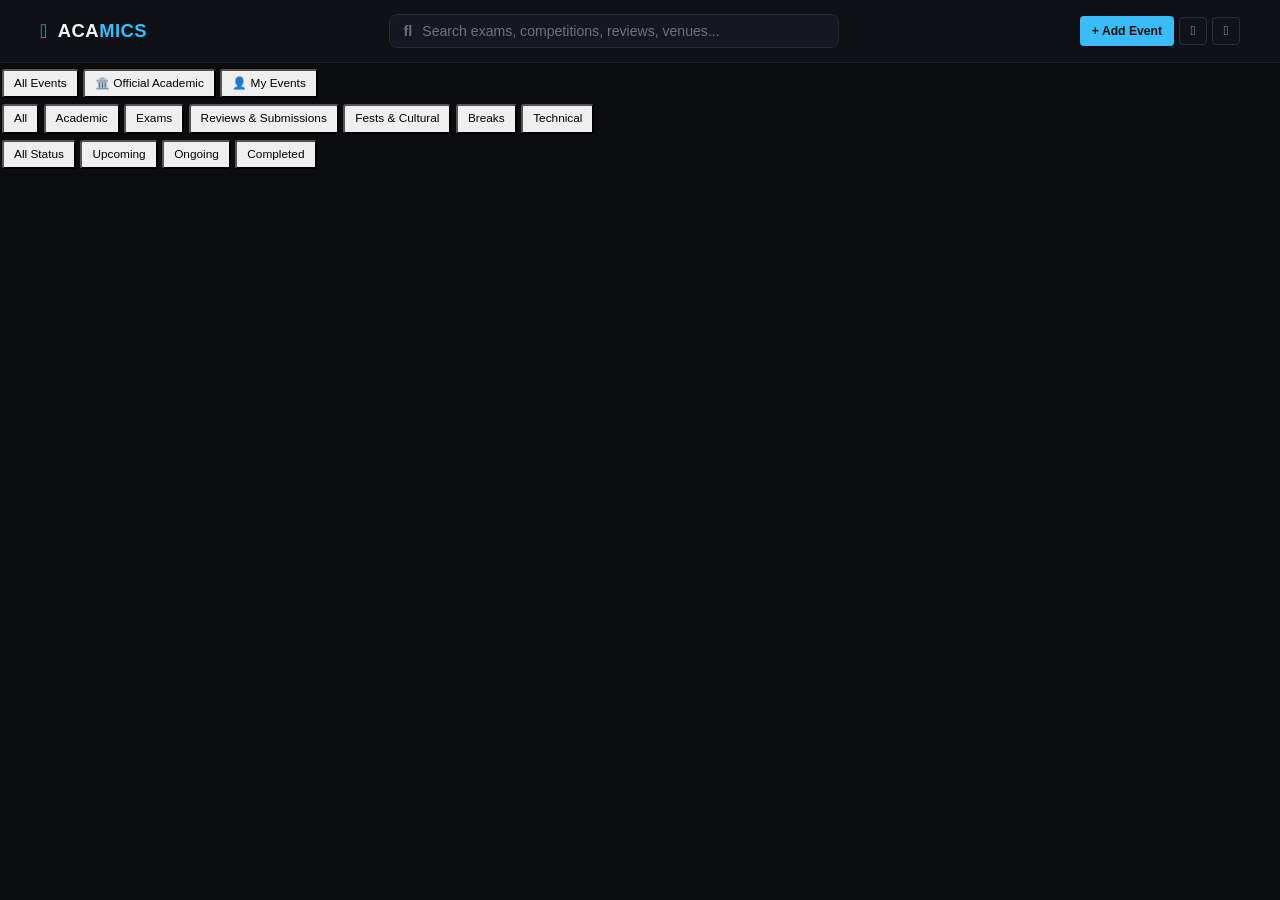
==== commit dd623a7f: "Connect official events to Supabase" ====
--- a/frontend/index.html
+++ b/frontend/index.html
@@ -208,6 +208,6 @@
     </div>
   </div>
 
-  <script src="app.js"></script>
+  <script type="module" src="app.js"></script>
 </body>
 </html>
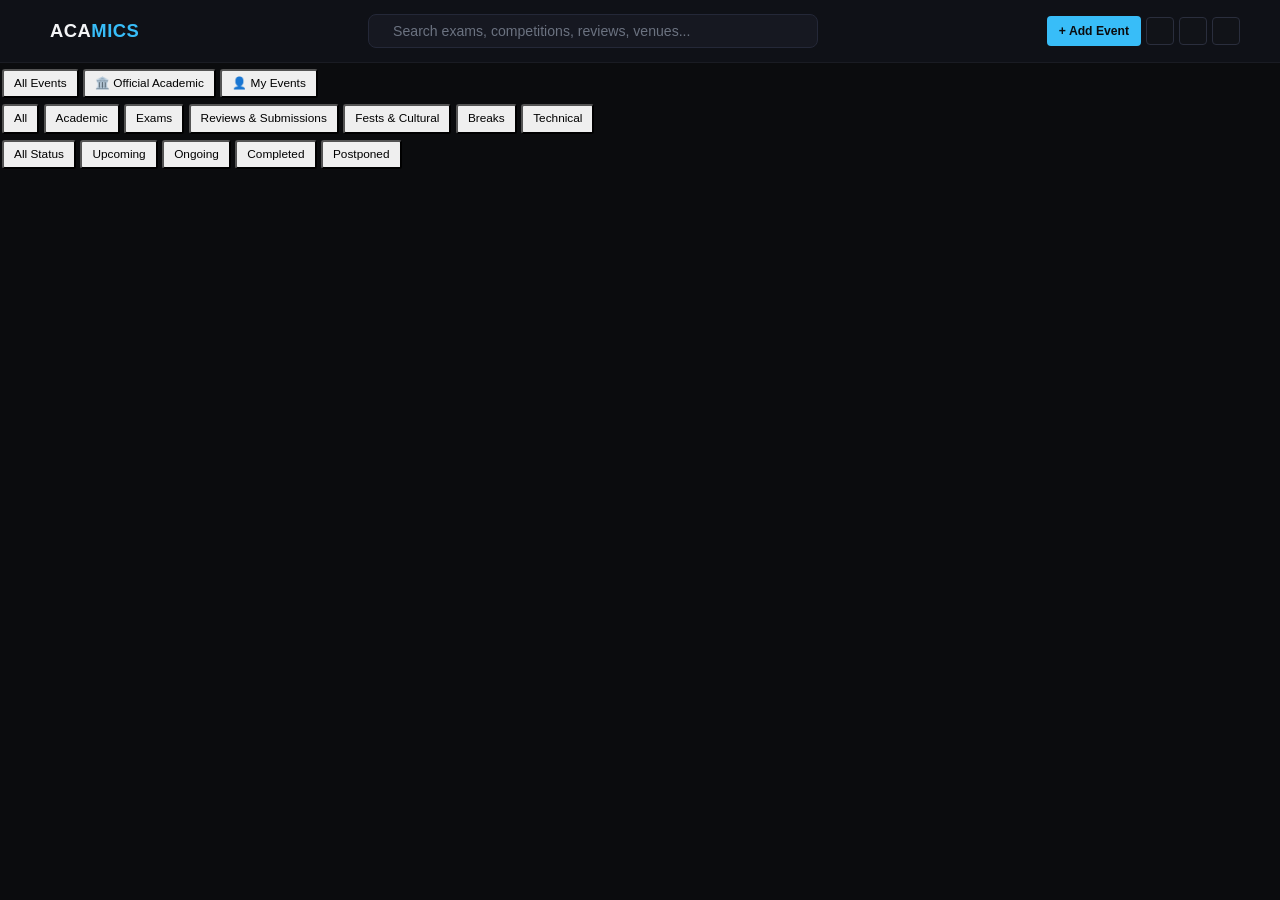
==== commit 872d1d93: "Add Supabase event permissions" ====
--- a/frontend/index.html
+++ b/frontend/index.html
@@ -1,4 +1,4 @@
-<!DOCTYPE html>
+﻿<!DOCTYPE html>
 <html lang="en">
 <head>
   <meta charset="UTF-8" />
@@ -7,7 +7,7 @@
   <meta name="theme-color" content="#0f1117" />
   <title>Acamics — Academic Calendar & Schedule</title>
   <link rel="stylesheet" href="style.css" />
-  <link rel="stylesheet" href="https://cdnjs.cloudflare.com/ajax/libs/font-awesome/6.4.0/css/all.min.css" />
+  <link rel="stylesheet" href="[https://cdnjs.cloudflare.com/ajax/libs/font-awesome/6.4.0/css/all.min.css](https://cdnjs.cloudflare.com/ajax/libs/font-awesome/6.4.0/css/all.min.css)" />
 </head>
 <body>
   <!-- Header Bar -->
@@ -25,10 +25,20 @@
 
     <!-- Actions -->
     <div class="topbar-actions">
-      <button class="btn btn-primary" id="openAddEventBtn">+ Add Event</button>
-      <button class="icon-btn" id="shareAppBtn" title="Share Acamics"><i class="fa-solid fa-arrow-up-right-from-square"></i></button>
-      <button class="icon-btn" id="settingsToggleBtn" title="Settings"><i class="fa-solid fa-gear"></i></button>
-    </div>
+  <button class="btn btn-primary" id="openAddEventBtn">+ Add Event</button>
+
+  <button class="icon-btn" id="shareAppBtn" title="Share Acamics">
+    <i class="fa-solid fa-arrow-up-right-from-square"></i>
+  </button>
+
+  <button class="icon-btn" id="settingsToggleBtn" title="Settings">
+    <i class="fa-solid fa-gear"></i>
+  </button>
+
+  <button class="icon-btn" id="authBtn" title="Account">
+    <i class="fa-solid fa-user"></i>
+  </button>
+</div>
   </header>
 
   <!-- Main Container -->
@@ -67,6 +77,7 @@
       <button class="filter-pill stat-pill" data-status="Upcoming">Upcoming</button>
       <button class="filter-pill stat-pill" data-status="Ongoing">Ongoing</button>
       <button class="filter-pill stat-pill" data-status="Completed">Completed</button>
+  <button class="filter-pill stat-pill" data-status="Postponed">Postponed</button>
     </div>
 
     <!-- Event Cards Grid -->
@@ -114,6 +125,12 @@
             <button class="btn btn-outline btn-sm" id="editEventBtn">Edit</button>
             <button class="btn btn-danger btn-sm" id="deleteEventBtn">Delete</button>
           </span>
+          <span id="modalOfficialActions" hidden>
+            <button class="btn btn-danger btn-sm" id="deleteOfficialEventBtn">Delete Official Event</button>
+          </span>
+          <button class="btn btn-outline" id="postponeEventBtn" type="button" hidden>
+            Postpone Event
+          </button>
           <button class="btn btn-primary" id="modalDoneBtn">Close</button>
         </div>
       </div>
@@ -180,6 +197,27 @@
     </div>
   </div>
 
+  <!-- TEACHER ACTION PASSWORD -->
+  <div class="modal-backdrop" id="staffActionPasswordBackdrop">
+    <div class="modal-card">
+      <div class="modal-header">
+        <h3>Confirm Teacher Action</h3>
+        <button class="close-x" id="closeStaffActionPasswordBtn" type="button" aria-label="Cancel">✕</button>
+      </div>
+      <form id="staffActionPasswordForm">
+        <div class="modal-body form-body">
+          <p>Enter the shared staff action password to continue.</p>
+          <label for="staffActionPasswordInput">Staff action password</label>
+          <input type="password" id="staffActionPasswordInput" autocomplete="off" required />
+        </div>
+        <div class="modal-footer">
+          <button class="btn btn-outline" id="cancelStaffActionPasswordBtn" type="button">Cancel</button>
+          <button class="btn btn-primary" type="submit">Continue</button>
+        </div>
+      </form>
+    </div>
+  </div>
+
   <!-- BASIC SETTINGS MODAL -->
   <div class="modal-backdrop" id="settingsModalBackdrop">
     <div class="modal-card">
@@ -190,7 +228,7 @@
       <div class="modal-body text-xs space-y-4">
         <div>
           <h4 class="settings-title">MY EVENTS MANAGEMENT</h4>
-          <p class="settings-desc">Manage personal activities and suggestions saved in your browser.</p>
+          <p class="settings-desc">Manage personal activities stored in your account and synced across devices.</p>
           <button class="btn btn-outline btn-sm mt-2" id="clearMyEventsBtn">Clear My Personal Events</button>
         </div>
         <div>
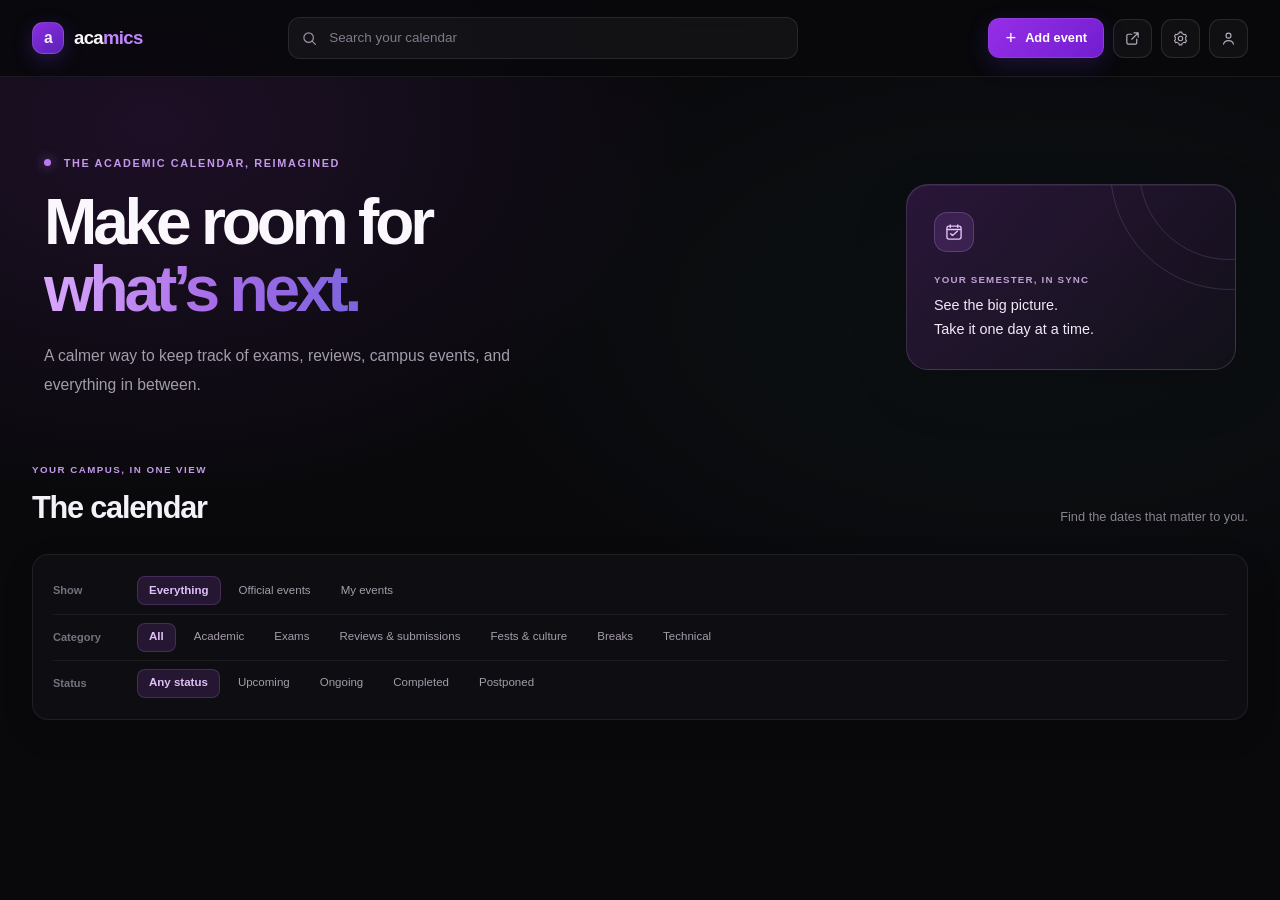
==== commit 4601ab2b: "Refresh Acamics calendar UI" ====
--- a/frontend/index.html
+++ b/frontend/index.html
@@ -4,84 +4,115 @@
   <meta charset="UTF-8" />
   <meta name="viewport" content="width=device-width, initial-scale=1.0" />
   <link rel="manifest" href="manifest.json" />
-  <meta name="theme-color" content="#0f1117" />
+  <meta name="theme-color" content="#09090c" />
   <title>Acamics — Academic Calendar & Schedule</title>
   <link rel="stylesheet" href="style.css" />
-  <link rel="stylesheet" href="[https://cdnjs.cloudflare.com/ajax/libs/font-awesome/6.4.0/css/all.min.css](https://cdnjs.cloudflare.com/ajax/libs/font-awesome/6.4.0/css/all.min.css)" />
 </head>
 <body>
   <!-- Header Bar -->
   <header class="topbar">
-    <div class="brand">
-      <i class="fa-solid fa-graduation-cap"></i>
-      <span>ACA<strong>MICS</strong></span>
-    </div>
-
-    <!-- Live Search -->
-    <div class="search-box">
-      <i class="fa-solid fa-magnifying-glass"></i>
-      <input type="text" id="searchInput" placeholder="Search exams, competitions, reviews, venues..." aria-label="Search events" />
-    </div>
-
-    <!-- Actions -->
-    <div class="topbar-actions">
-  <button class="btn btn-primary" id="openAddEventBtn">+ Add Event</button>
-
-  <button class="icon-btn" id="shareAppBtn" title="Share Acamics">
-    <i class="fa-solid fa-arrow-up-right-from-square"></i>
-  </button>
-
-  <button class="icon-btn" id="settingsToggleBtn" title="Settings">
-    <i class="fa-solid fa-gear"></i>
-  </button>
-
-  <button class="icon-btn" id="authBtn" title="Account">
-    <i class="fa-solid fa-user"></i>
-  </button>
-</div>
+    <div class="topbar-inner">
+      <a class="brand" href="#top" aria-label="Acamics home">
+        <span class="brand-mark" aria-hidden="true">A</span>
+        <span>aca<strong>mics</strong></span>
+      </a>
+
+      <!-- Live Search -->
+      <label class="search-box" for="searchInput">
+        <svg class="search-icon" viewBox="0 0 24 24" fill="none" aria-hidden="true"><circle cx="10.8" cy="10.8" r="6.7" stroke="currentColor" stroke-width="1.7"/><path d="m16 16 4.3 4.3" stroke="currentColor" stroke-width="1.7" stroke-linecap="round"/></svg>
+        <input type="text" id="searchInput" placeholder="Search your calendar" aria-label="Search events" />
+      </label>
+
+      <!-- Existing app actions; account flow will get its own page later. -->
+      <div class="topbar-actions">
+        <button class="btn btn-primary" id="openAddEventBtn"><span class="add-icon" aria-hidden="true">+</span><span>Add event</span></button>
+        <button class="icon-btn" id="shareAppBtn" title="Share Acamics" aria-label="Share Acamics">
+          <svg viewBox="0 0 24 24" fill="none" aria-hidden="true"><path d="M14 4h6v6M20 4l-9 9" stroke="currentColor" stroke-width="1.7" stroke-linecap="round" stroke-linejoin="round"/><path d="M18 13v5a2 2 0 0 1-2 2H6a2 2 0 0 1-2-2V8a2 2 0 0 1 2-2h5" stroke="currentColor" stroke-width="1.7" stroke-linecap="round"/></svg>
+        </button>
+        <button class="icon-btn" id="settingsToggleBtn" title="Settings" aria-label="Settings">
+          <svg viewBox="0 0 24 24" fill="none" aria-hidden="true"><circle cx="12" cy="12" r="3.1" stroke="currentColor" stroke-width="1.6"/><path d="M19.2 13.8a7.7 7.7 0 0 0 0-3.6l1.4-1.1-1.7-3-1.7.7a7.7 7.7 0 0 0-3.1-1.8L13.8 3h-3.6l-.3 2a7.7 7.7 0 0 0-3.1 1.8l-1.7-.7-1.7 3 1.4 1.1a7.7 7.7 0 0 0 0 3.6l-1.4 1.1 1.7 3 1.7-.7a7.7 7.7 0 0 0 3.1 1.8l.3 2h3.6l.3-2a7.7 7.7 0 0 0 3.1-1.8l1.7.7 1.7-3-1.4-1.1Z" stroke="currentColor" stroke-width="1.5" stroke-linejoin="round"/></svg>
+        </button>
+        <button class="icon-btn account-btn" id="authBtn" title="Account" aria-label="Account">
+          <svg viewBox="0 0 24 24" fill="none" aria-hidden="true"><circle cx="12" cy="8" r="3.5" stroke="currentColor" stroke-width="1.6"/><path d="M5 20c.8-3.3 3.2-5 7-5s6.2 1.7 7 5" stroke="currentColor" stroke-width="1.6" stroke-linecap="round"/></svg>
+        </button>
+      </div>
+    </div>
   </header>
 
   <!-- Main Container -->
   <main class="main-container">
+    <section class="welcome-hero" id="top" aria-labelledby="welcomeTitle">
+      <div class="welcome-copy">
+        <p class="eyebrow"><span class="eyebrow-dot"></span> THE ACADEMIC CALENDAR, REIMAGINED</p>
+        <h1 id="welcomeTitle">Make room for<br /><span>what’s next.</span></h1>
+        <p class="welcome-description">A calmer way to keep track of exams, reviews, campus events, and everything in between.</p>
+      </div>
+      <div class="welcome-note" aria-hidden="true">
+        <div class="welcome-note-icon"><svg viewBox="0 0 24 24" fill="none"><rect x="3.5" y="5" width="17" height="15.5" rx="2.5" stroke="currentColor" stroke-width="1.6"/><path d="M7.5 3.5v3M16.5 3.5v3M4 9h16M8 14l2.2 2.1L16 11" stroke="currentColor" stroke-width="1.6" stroke-linecap="round" stroke-linejoin="round"/></svg></div>
+        <p class="welcome-note-kicker">YOUR SEMESTER, IN SYNC</p>
+        <p class="welcome-note-copy">See the big picture.<br />Take it one day at a time.</p>
+        <span class="welcome-note-orbit orbit-one"></span>
+        <span class="welcome-note-orbit orbit-two"></span>
+      </div>
+    </section>
+
     <!-- Next Event Banner -->
     <section class="next-banner" id="nextEventBanner" style="display: none;">
-      <div>
+      <div class="next-banner-copy">
         <span class="banner-badge">NEXT UPCOMING MILESTONE</span>
         <h3 id="bannerTitle">Review-II</h3>
         <p id="bannerMeta">Date • Location</p>
       </div>
-      <button class="btn btn-outline" id="bannerActionBtn">View Details →</button>
+      <button class="btn btn-outline" id="bannerActionBtn">View details <span class="arrow-icon" aria-hidden="true">→</span></button>
     </section>
 
-    <!-- Source Filter Toolbar (All, Official, My Events) -->
-    <div class="filter-toolbar">
-      <button class="filter-pill source-pill active" data-source="ALL">All Events</button>
-      <button class="filter-pill source-pill" data-source="OFFICIAL">🏛️ Official Academic</button>
-      <button class="filter-pill source-pill" data-source="PERSONAL">👤 My Events</button>
-    </div>
-
-    <!-- Category Filter Pills: permanent Acamics taxonomy -->
-    <div class="filter-toolbar category-toolbar">
-      <button class="filter-pill cat-pill active" data-category="ALL">All</button>
-      <button class="filter-pill cat-pill" data-category="Academic">Academic</button>
-      <button class="filter-pill cat-pill" data-category="Exams">Exams</button>
-      <button class="filter-pill cat-pill" data-category="Reviews & Submissions">Reviews & Submissions</button>
-      <button class="filter-pill cat-pill" data-category="Fests & Cultural">Fests & Cultural</button>
-      <button class="filter-pill cat-pill" data-category="Breaks">Breaks</button>
-      <button class="filter-pill cat-pill" data-category="Technical">Technical</button>
-    </div>
-
-    <!-- Status Filter Pills -->
-    <div class="filter-toolbar status-toolbar">
-      <button class="filter-pill stat-pill active" data-status="ALL">All Status</button>
-      <button class="filter-pill stat-pill" data-status="Upcoming">Upcoming</button>
-      <button class="filter-pill stat-pill" data-status="Ongoing">Ongoing</button>
-      <button class="filter-pill stat-pill" data-status="Completed">Completed</button>
-  <button class="filter-pill stat-pill" data-status="Postponed">Postponed</button>
-    </div>
-
-    <!-- Event Cards Grid -->
-    <div class="grid-container" id="eventsGrid"></div>
+    <section class="calendar-section" aria-labelledby="calendarTitle">
+      <div class="section-heading">
+        <div>
+          <p class="eyebrow section-eyebrow">YOUR CAMPUS, IN ONE VIEW</p>
+          <h2 id="calendarTitle">The calendar</h2>
+        </div>
+        <p class="section-hint">Find the dates that matter to you.</p>
+      </div>
+
+      <div class="filter-panel">
+        <div class="filter-row source-row">
+          <span class="filter-label">Show</span>
+          <div class="filter-toolbar source-toolbar" aria-label="Event source filters">
+            <button class="filter-pill source-pill active" data-source="ALL">Everything</button>
+            <button class="filter-pill source-pill" data-source="OFFICIAL">Official events</button>
+            <button class="filter-pill source-pill" data-source="PERSONAL">My events</button>
+          </div>
+        </div>
+
+        <div class="filter-row category-row">
+          <span class="filter-label">Category</span>
+          <div class="filter-toolbar category-toolbar" aria-label="Event category filters">
+            <button class="filter-pill cat-pill active" data-category="ALL">All</button>
+            <button class="filter-pill cat-pill" data-category="Academic">Academic</button>
+            <button class="filter-pill cat-pill" data-category="Exams">Exams</button>
+            <button class="filter-pill cat-pill" data-category="Reviews & Submissions">Reviews &amp; submissions</button>
+            <button class="filter-pill cat-pill" data-category="Fests & Cultural">Fests &amp; culture</button>
+            <button class="filter-pill cat-pill" data-category="Breaks">Breaks</button>
+            <button class="filter-pill cat-pill" data-category="Technical">Technical</button>
+          </div>
+        </div>
+
+        <div class="filter-row status-row">
+          <span class="filter-label">Status</span>
+          <div class="filter-toolbar status-toolbar" aria-label="Event status filters">
+            <button class="filter-pill stat-pill active" data-status="ALL">Any status</button>
+            <button class="filter-pill stat-pill" data-status="Upcoming">Upcoming</button>
+            <button class="filter-pill stat-pill" data-status="Ongoing">Ongoing</button>
+            <button class="filter-pill stat-pill" data-status="Completed">Completed</button>
+            <button class="filter-pill stat-pill" data-status="Postponed">Postponed</button>
+          </div>
+        </div>
+      </div>
+
+      <!-- Event Cards Grid -->
+      <div class="grid-container" id="eventsGrid"></div>
+    </section>
   </main>
 
   <!-- EVENT DETAILS MODAL -->
@@ -248,4 +279,4 @@
 
   <script type="module" src="app.js"></script>
 </body>
-</html>+</html>
--- a/frontend/style.css
+++ b/frontend/style.css
@@ -1511,3 +1511,458 @@
     font-size: 0.76rem;
   }
 }
+
+/* ========================================================================
+   Acamics — calm, spacious calendar experience
+   ======================================================================== */
+:root {
+  --bg-primary: #09090c;
+  --bg-surface: #101015;
+  --bg-card: #121218;
+  --bg-card-hover: #191821;
+  --bg-nav: rgba(9, 9, 12, 0.88);
+  --bg-input: #111117;
+  --bg-subtle: #17151f;
+  --bg-modal: #121118;
+  --border-light: #292631;
+  --border-dark: #211e28;
+  --border-card: rgba(255, 255, 255, 0.09);
+  --border-active: #a855f7;
+  --text-primary: #f7f5fa;
+  --text-secondary: #b0aab9;
+  --text-muted: #77717f;
+  --text-inverse: #09090c;
+  --accent-cyan: #b277f3;
+  --accent-cyan-hover: #c99cf8;
+  --accent-cyan-subtle: rgba(168, 85, 247, 0.15);
+  --accent-cyan-border: rgba(168, 85, 247, 0.38);
+  --radius-sm: 8px;
+  --radius-md: 12px;
+  --radius-lg: 16px;
+  --radius-xl: 22px;
+  --radius-pill: 999px;
+  --shadow-lg: 0 18px 44px rgba(0, 0, 0, 0.38);
+}
+
+html { scroll-behavior: smooth; }
+
+body {
+  background:
+    radial-gradient(ellipse at 12% 14%, rgba(92, 35, 119, 0.25), transparent 34rem),
+    radial-gradient(ellipse at 80% 35%, rgba(34, 73, 68, 0.12), transparent 36rem),
+    #09090c;
+  color: var(--text-primary);
+}
+
+button, input, select, textarea { font: inherit; }
+button { -webkit-tap-highlight-color: transparent; }
+button:focus-visible, a:focus-visible, input:focus-visible, select:focus-visible, textarea:focus-visible {
+  outline: 2px solid #c99cf8;
+  outline-offset: 3px;
+}
+
+.topbar {
+  padding: 0 32px;
+  background: var(--bg-nav);
+  border-bottom: 1px solid rgba(255, 255, 255, 0.075);
+  backdrop-filter: blur(18px);
+}
+
+.topbar-inner {
+  width: min(100%, 1320px);
+  min-height: 76px;
+  margin: 0 auto;
+  display: grid;
+  grid-template-columns: 205px minmax(220px, 510px) 1fr;
+  align-items: center;
+  gap: clamp(18px, 4vw, 64px);
+}
+
+.brand {
+  gap: 10px;
+  color: #f8f5fb;
+  text-decoration: none;
+  text-transform: lowercase;
+  font-size: 1.16rem;
+  letter-spacing: -0.035em;
+}
+
+.brand strong { color: #c084fc; }
+
+.brand-mark {
+  width: 32px;
+  height: 32px;
+  display: grid;
+  place-items: center;
+  color: #f5eaff;
+  background: linear-gradient(145deg, #8b2de2, #5b21b6);
+  border: 1px solid rgba(255, 255, 255, 0.13);
+  border-radius: 11px;
+  box-shadow: 0 6px 20px rgba(124, 58, 237, 0.25);
+}
+
+.brand-mark i { color: inherit; font-size: 0.88rem; }
+.brand-mark { font-size: 0.98rem; font-weight: 800; letter-spacing: -0.06em; }
+
+.search-box {
+  width: 100%;
+  min-height: 42px;
+  padding: 0 12px;
+  gap: 11px;
+  border: 1px solid rgba(255, 255, 255, 0.09);
+  border-radius: 12px;
+  background: rgba(255, 255, 255, 0.045);
+}
+
+.search-box:focus-within {
+  border-color: rgba(192, 132, 252, 0.7);
+  box-shadow: 0 0 0 3px rgba(168, 85, 247, 0.12);
+}
+
+.search-box i { color: #9c91a7; }
+.search-icon { width: 17px; height: 17px; flex: 0 0 17px; color: #9c91a7; }
+.search-box input { font-size: 0.84rem; }
+.search-box input::placeholder { color: #827a89; }
+
+.search-shortcut {
+  padding: 2px 6px;
+  color: #928b99;
+  border: 1px solid rgba(255, 255, 255, 0.11);
+  border-radius: 6px;
+  font-size: 0.65rem;
+  white-space: nowrap;
+}
+
+.topbar-actions {
+  justify-content: flex-end;
+  gap: 9px;
+}
+
+.topbar-actions .btn-primary {
+  min-height: 40px;
+  padding: 0 16px;
+  display: inline-flex;
+  align-items: center;
+  gap: 9px;
+  border: 1px solid #913ce0;
+  border-radius: 11px;
+  background: linear-gradient(135deg, #962ee7, #711ed0);
+  color: #fff;
+  font-size: 0.8rem;
+  font-weight: 650;
+  box-shadow: 0 7px 22px rgba(124, 58, 237, 0.19);
+}
+
+.topbar-actions .btn-primary:hover { background: linear-gradient(135deg, #a64af0, #822be1); }
+.add-icon { font-size: 1.15rem; font-weight: 400; line-height: 1; }
+
+.icon-btn {
+  width: 39px;
+  height: 39px;
+  border: 1px solid rgba(255, 255, 255, 0.1);
+  border-radius: 11px;
+  background: rgba(255, 255, 255, 0.035);
+  color: #b5adbd;
+  font-size: 0.86rem;
+  transition: color var(--transition-fast), background var(--transition-fast), border-color var(--transition-fast);
+}
+
+.icon-btn:hover {
+  color: #fff;
+  border-color: rgba(192, 132, 252, 0.42);
+  background: rgba(168, 85, 247, 0.11);
+}
+.icon-btn svg { width: 17px; height: 17px; display: block; }
+.account-btn[data-signed-in="true"] { color: #d5a8fa; border-color: rgba(192, 132, 252, 0.3); background: rgba(168, 85, 247, 0.1); }
+
+.main-container {
+  width: min(100% - 64px, 1240px);
+  max-width: 1240px;
+  margin: 0 auto;
+  padding: 54px 0 88px;
+}
+
+.welcome-hero {
+  min-height: 290px;
+  margin: 0 0 34px;
+  padding: 24px 12px 30px;
+  display: flex;
+  align-items: center;
+  justify-content: space-between;
+  gap: 40px;
+  position: relative;
+}
+
+.welcome-copy { max-width: 650px; position: relative; z-index: 1; }
+
+.eyebrow {
+  margin: 0 0 18px;
+  color: #c39ae9;
+  font-size: 0.68rem;
+  font-weight: 700;
+  letter-spacing: 0.15em;
+}
+
+.eyebrow-dot {
+  display: inline-block;
+  width: 7px;
+  height: 7px;
+  margin: 0 8px 1px 0;
+  border-radius: 50%;
+  background: #bd78f4;
+  box-shadow: 0 0 12px rgba(189, 120, 244, 0.65);
+}
+
+.welcome-hero h1 {
+  margin: 0;
+  color: #faf8fc;
+  font-size: clamp(2.6rem, 5vw, 4.25rem);
+  font-weight: 650;
+  letter-spacing: -0.065em;
+  line-height: 1.04;
+}
+
+.welcome-hero h1 span {
+  color: #c58af1;
+  background: linear-gradient(100deg, #d7a5fb 5%, #a66be7 55%, #7965dc 100%);
+  -webkit-background-clip: text;
+  background-clip: text;
+  -webkit-text-fill-color: transparent;
+}
+
+.welcome-description {
+  max-width: 490px;
+  margin: 20px 0 0;
+  color: #a49cab;
+  font-size: 0.98rem;
+  line-height: 1.8;
+}
+
+.welcome-note {
+  width: min(33%, 330px);
+  min-height: 184px;
+  padding: 27px;
+  position: relative;
+  overflow: hidden;
+  border: 1px solid rgba(213, 170, 248, 0.19);
+  border-radius: 22px;
+  background: linear-gradient(140deg, rgba(77, 31, 101, 0.48), rgba(26, 20, 36, 0.42));
+  box-shadow: inset 0 1px rgba(255, 255, 255, 0.055), 0 18px 55px rgba(0, 0, 0, 0.15);
+}
+
+.welcome-note-icon {
+  width: 40px;
+  height: 40px;
+  margin-bottom: 21px;
+  display: grid;
+  place-items: center;
+  color: #e3c6fd;
+  border: 1px solid rgba(220, 183, 250, 0.2);
+  border-radius: 13px;
+  background: rgba(174, 103, 235, 0.16);
+  font-size: 1rem;
+}
+.welcome-note-icon svg { width: 20px; height: 20px; color: inherit; }
+
+.welcome-note-kicker {
+  margin: 0 0 7px;
+  color: #bda1d1;
+  font-size: 0.61rem;
+  font-weight: 700;
+  letter-spacing: 0.12em;
+}
+
+.welcome-note-copy { margin: 0; color: #f1eaf6; font-size: 0.9rem; line-height: 1.65; }
+
+.welcome-note-orbit {
+  width: 180px;
+  height: 180px;
+  position: absolute;
+  right: -84px;
+  top: -105px;
+  border: 1px solid rgba(201, 156, 248, 0.18);
+  border-radius: 50%;
+}
+
+.orbit-two { width: 240px; height: 240px; right: -115px; top: -135px; }
+
+.next-banner {
+  min-height: 132px;
+  margin: 0 0 68px;
+  padding: 26px 32px;
+  display: flex;
+  align-items: center;
+  justify-content: space-between;
+  gap: 24px;
+  border: 1px solid rgba(202, 156, 242, 0.2);
+  border-radius: 19px;
+  background:
+    radial-gradient(ellipse at 90% 10%, rgba(133, 61, 192, 0.24), transparent 42%),
+    linear-gradient(110deg, rgba(44, 27, 56, 0.95), rgba(24, 20, 32, 0.94));
+  box-shadow: 0 16px 42px rgba(0, 0, 0, 0.17);
+}
+
+.next-banner .banner-badge { color: #c39ae9; font-size: 0.62rem; letter-spacing: 0.13em; }
+.next-banner h3 { margin: 7px 0 4px; font-size: 1.12rem; font-weight: 620; }
+.next-banner p { color: #aaa1b2; font-size: 0.78rem; }
+.next-banner .btn { min-height: 40px; padding: 0 14px; border-radius: 10px; font-size: 0.76rem; }
+.next-banner .arrow-icon { margin-left: 8px; font-size: 1rem; line-height: 1; }
+
+.calendar-section { margin-top: 0; }
+
+.section-heading {
+  margin: 0 0 23px;
+  display: flex;
+  align-items: flex-end;
+  justify-content: space-between;
+  gap: 18px;
+}
+
+.section-eyebrow { margin-bottom: 7px; font-size: 0.61rem; }
+.section-heading h2 { margin: 0; color: #f5f1f8; font-size: clamp(1.55rem, 2.4vw, 2rem); font-weight: 620; letter-spacing: -0.04em; }
+.section-hint { margin: 0 0 4px; color: #89828f; font-size: 0.8rem; }
+
+.filter-panel {
+  margin-bottom: 28px;
+  padding: 13px 20px;
+  border: 1px solid rgba(255, 255, 255, 0.075);
+  border-radius: 16px;
+  background: rgba(17, 16, 21, 0.74);
+  box-shadow: 0 12px 34px rgba(0, 0, 0, 0.1);
+}
+
+.filter-row {
+  min-height: 46px;
+  display: flex;
+  align-items: center;
+  gap: 14px;
+}
+
+.filter-row + .filter-row { border-top: 1px solid rgba(255, 255, 255, 0.055); }
+.filter-label { width: 70px; flex: 0 0 70px; color: #77717f; font-size: 0.69rem; font-weight: 650; }
+.filter-toolbar { min-width: 0; margin: 0; padding: 0; display: flex; flex-wrap: wrap; gap: 6px; }
+.filter-pill {
+  min-height: 29px;
+  padding: 5px 11px;
+  border: 1px solid transparent;
+  border-radius: 8px;
+  background: transparent;
+  color: #a49daa;
+  font-size: 0.72rem;
+  font-weight: 520;
+  line-height: 1.2;
+  transition: color var(--transition-fast), border-color var(--transition-fast), background var(--transition-fast);
+}
+
+.filter-pill:hover { border-color: rgba(255, 255, 255, 0.1); background: rgba(255, 255, 255, 0.045); color: #f7f3fa; }
+.filter-pill.active { border-color: rgba(183, 117, 238, 0.22); background: rgba(156, 78, 215, 0.17); color: #dfc0f7; font-weight: 650; }
+
+.grid-container {
+  width: 100%;
+  padding: 0;
+  grid-template-columns: repeat(3, minmax(0, 1fr));
+  gap: 22px;
+}
+
+.card {
+  min-width: 0;
+  border: 1px solid rgba(255, 255, 255, 0.09);
+  border-radius: 15px;
+  background: linear-gradient(180deg, rgba(24, 22, 29, 0.98), rgba(16, 15, 20, 0.98));
+  box-shadow: 0 9px 30px rgba(0, 0, 0, 0.14);
+  transition: transform 180ms ease, box-shadow 180ms ease, border-color 180ms ease;
+}
+
+.card:hover, .card:focus-visible {
+  transform: translateY(-4px);
+  border-color: rgba(194, 139, 244, 0.42);
+  box-shadow: 0 18px 42px rgba(0, 0, 0, 0.35), 0 0 0 1px rgba(177, 103, 231, 0.08);
+}
+
+.card-poster { height: 236px; min-height: 236px; background-color: #211a29; }
+.poster-overlay { background: linear-gradient(180deg, rgba(6, 5, 8, 0.1) 0%, rgba(6, 5, 8, 0.02) 34%, rgba(6, 5, 8, 0.77) 100%); }
+.date-badge-box, .source-badge, .status-badge { text-shadow: 0 1px 6px rgba(0, 0, 0, 0.8); }
+.date-badge-box { top: 12px; left: 12px; font-size: 0.72rem; }
+.source-badge { top: 35px; left: 12px; font-size: 0.62rem; }
+.status-badge { top: 54px; left: 12px; font-size: 0.65rem; }
+
+.card-info { min-height: 148px; padding: 16px 17px 15px; }
+.card-title { color: #f3eff7; font-size: 0.93rem; font-weight: 630; line-height: 1.38; }
+.card-subtitle { margin-top: 6px; color: #a998b1; font-size: 0.73rem; line-height: 1.45; }
+.card-desc { margin-top: 8px; color: #8e8795; font-size: 0.73rem; line-height: 1.55; -webkit-line-clamp: 2; line-clamp: 2; }
+.card-cta { padding-top: 12px; color: #c29be0; font-size: 0.72rem; }
+.empty-state { grid-column: 1 / -1; padding: 54px 20px; border: 1px dashed rgba(255, 255, 255, 0.13); border-radius: 16px; color: #9a929f; text-align: center; }
+
+.btn { min-height: 38px; padding: 0 14px; border-radius: 10px; font-size: 0.78rem; font-weight: 600; }
+.btn-primary { border: 1px solid #913ce0; background: linear-gradient(135deg, #962ee7, #711ed0); color: #fff; }
+.btn-primary:hover { background: linear-gradient(135deg, #a64af0, #822be1); }
+.btn-outline { border-color: rgba(255, 255, 255, 0.15); background: rgba(255, 255, 255, 0.035); color: #e8e1ed; }
+.btn-outline:hover { border-color: rgba(203, 155, 244, 0.42); background: rgba(168, 85, 247, 0.09); color: #fff; }
+
+.modal-backdrop { padding: 22px; background: rgba(5, 4, 7, 0.77); backdrop-filter: blur(7px); }
+.modal-card { width: min(100%, 560px); max-height: min(88vh, 820px); border: 1px solid rgba(216, 182, 245, 0.16); border-radius: 18px; background: #141219; box-shadow: 0 28px 90px rgba(0, 0, 0, 0.62); }
+.modal-header, .modal-footer { padding: 18px 22px; border-color: rgba(255, 255, 255, 0.08); }
+.modal-header h3 { font-size: 1.03rem; font-weight: 620; }
+.modal-body { padding: 20px 22px; }
+.close-x { border-radius: 8px; color: #a69daa; }
+.form-body input, .form-body select, .form-body textarea { border-color: rgba(255, 255, 255, 0.12); border-radius: 9px; background: #100f14; }
+
+@media (max-width: 1050px) {
+  .topbar { padding: 0 22px; }
+  .topbar-inner { grid-template-columns: 175px minmax(190px, 1fr) auto; gap: 22px; }
+  .main-container { width: min(100% - 44px, 1240px); }
+  .grid-container { grid-template-columns: repeat(2, minmax(0, 1fr)); gap: 18px; }
+  .welcome-note { width: min(38%, 300px); }
+}
+
+@media (max-width: 720px) {
+  .topbar { padding: 0 17px; }
+  .topbar-inner { min-height: 68px; grid-template-columns: 1fr auto; gap: 11px 14px; padding: 11px 0; }
+  .brand { font-size: 1.05rem; }
+  .brand-mark { width: 30px; height: 30px; }
+  .search-box { min-height: 40px; grid-column: 1 / -1; grid-row: 2; }
+  .search-shortcut { display: none; }
+  .topbar-actions { gap: 6px; }
+  .topbar-actions .btn-primary { min-height: 36px; padding: 0 11px; font-size: 0.74rem; }
+  .topbar-actions .btn-primary .add-icon { display: none; }
+  .icon-btn { width: 35px; height: 35px; }
+  .main-container { width: min(100% - 34px, 560px); padding: 32px 0 58px; }
+  .welcome-hero { min-height: unset; margin-bottom: 24px; padding: 25px 2px 20px; }
+  .welcome-hero h1 { font-size: clamp(2.6rem, 11vw, 3.6rem); }
+  .welcome-description { max-width: 420px; margin-top: 15px; font-size: 0.9rem; }
+  .welcome-note { display: none; }
+  .next-banner { min-height: 0; margin-bottom: 46px; padding: 20px; border-radius: 15px; }
+  .next-banner h3 { font-size: 0.98rem; }
+  .next-banner .btn { flex-shrink: 0; padding: 0 10px; font-size: 0.68rem; }
+  .section-heading { align-items: flex-start; flex-direction: column; gap: 7px; margin-bottom: 18px; }
+  .section-hint { font-size: 0.76rem; }
+  .filter-panel { margin-bottom: 19px; padding: 10px 12px; border-radius: 13px; }
+  .filter-row { align-items: flex-start; flex-direction: column; gap: 7px; padding: 10px 0; }
+  .filter-row + .filter-row { border-top: 1px solid rgba(255, 255, 255, 0.055); }
+  .filter-label { width: auto; flex: none; }
+  .filter-toolbar { gap: 5px; }
+  .filter-pill { min-height: 29px; padding: 5px 9px; font-size: 0.68rem; }
+  .grid-container { grid-template-columns: repeat(2, minmax(0, 1fr)); gap: 12px; }
+  .card { border-radius: 12px; }
+  .card-poster { height: clamp(145px, 46vw, 220px); min-height: 0; }
+  .card-info { min-height: 132px; padding: 12px 11px; }
+  .card-title { font-size: 0.78rem; }
+  .card-subtitle, .card-desc { font-size: 0.65rem; }
+  .source-badge { max-width: calc(100% - 24px); }
+}
+
+@media (max-width: 420px) {
+  .topbar { padding: 0 12px; }
+  .topbar-inner { gap: 10px; }
+  .topbar-actions { gap: 5px; }
+  .topbar-actions .btn-primary { padding: 0 9px; }
+  .topbar-actions .icon-btn:first-of-type { display: none; }
+  .main-container { width: calc(100% - 26px); }
+  .welcome-hero h1 { font-size: 2.55rem; }
+  .grid-container { gap: 9px; }
+  .card-info { padding: 10px 9px; }
+  .card-title { font-size: 0.74rem; }
+  .card-subtitle { font-size: 0.61rem; }
+  .card-desc { font-size: 0.62rem; }
+  .next-banner { align-items: flex-start; flex-direction: column; }
+}
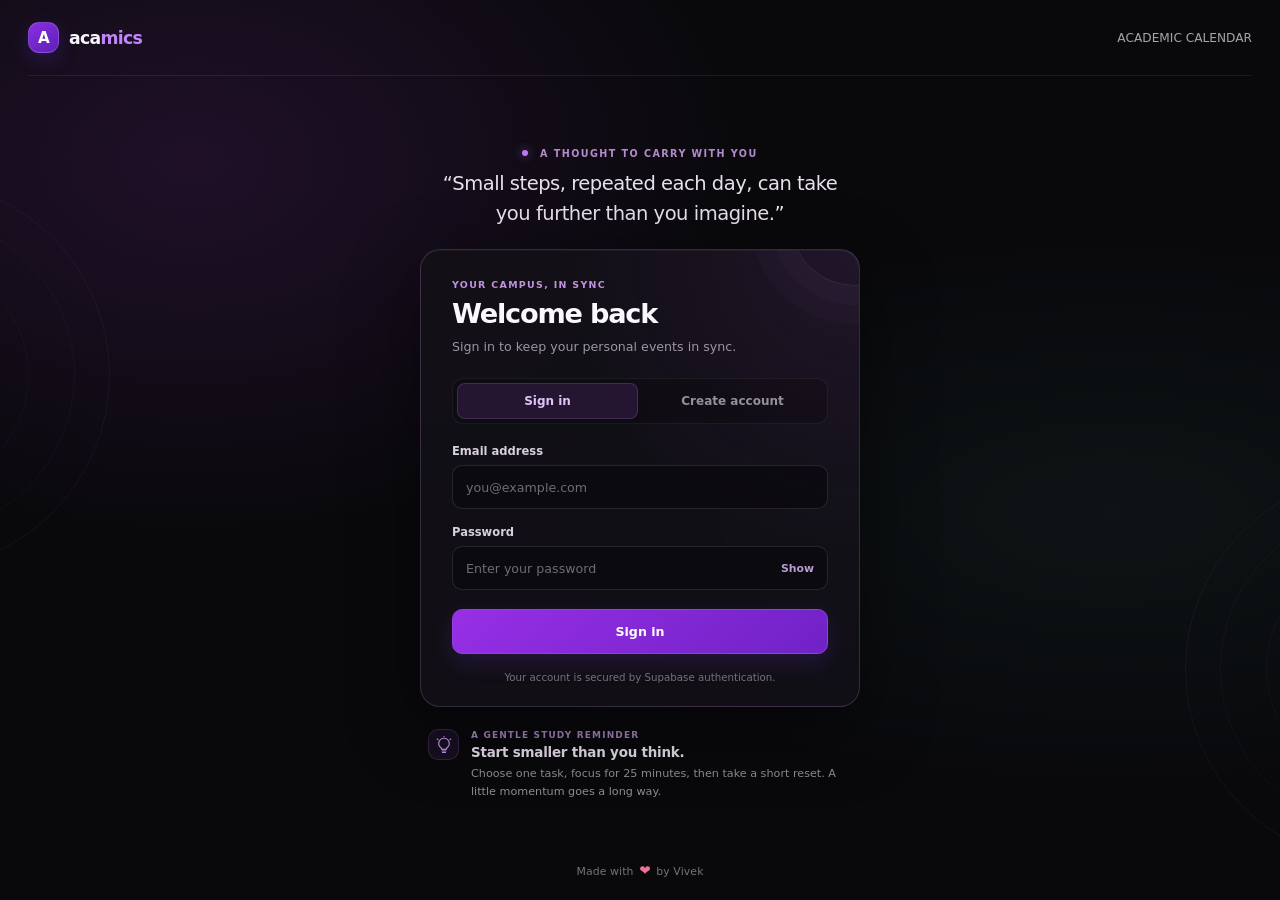
==== commit fc56cc47: "Add login-first calendar routing" ====
--- a/frontend/index.html
+++ b/frontend/index.html
@@ -1,282 +1,79 @@
-﻿<!DOCTYPE html>
+<!DOCTYPE html>
 <html lang="en">
 <head>
   <meta charset="UTF-8" />
   <meta name="viewport" content="width=device-width, initial-scale=1.0" />
-  <link rel="manifest" href="manifest.json" />
   <meta name="theme-color" content="#09090c" />
-  <title>Acamics — Academic Calendar & Schedule</title>
-  <link rel="stylesheet" href="style.css" />
+  <meta name="description" content="Sign in to Acamics to keep your personal academic events in sync." />
+  <title>Sign in — Acamics</title>
+  <link rel="stylesheet" href="auth.css" />
 </head>
-<body>
-  <!-- Header Bar -->
-  <header class="topbar">
-    <div class="topbar-inner">
-      <a class="brand" href="#top" aria-label="Acamics home">
-        <span class="brand-mark" aria-hidden="true">A</span>
+<body class="auth-page">
+  <div class="auth-glow auth-glow-left" aria-hidden="true"></div>
+  <div class="auth-glow auth-glow-right" aria-hidden="true"></div>
+
+  <div class="auth-shell">
+    <header class="auth-topbar">
+      <a class="auth-brand" href="index.html" aria-label="Acamics home">
+        <span class="auth-brand-mark" aria-hidden="true">A</span>
         <span>aca<strong>mics</strong></span>
       </a>
+      <span class="back-to-calendar">ACADEMIC CALENDAR</span>
+    </header>
 
-      <!-- Live Search -->
-      <label class="search-box" for="searchInput">
-        <svg class="search-icon" viewBox="0 0 24 24" fill="none" aria-hidden="true"><circle cx="10.8" cy="10.8" r="6.7" stroke="currentColor" stroke-width="1.7"/><path d="m16 16 4.3 4.3" stroke="currentColor" stroke-width="1.7" stroke-linecap="round"/></svg>
-        <input type="text" id="searchInput" placeholder="Search your calendar" aria-label="Search events" />
-      </label>
+    <main class="auth-main">
+      <div class="auth-content">
+        <section class="study-quote" aria-labelledby="quoteText">
+          <p class="auth-eyebrow"><span></span> A THOUGHT TO CARRY WITH YOU</p>
+          <blockquote id="quoteText">“Small steps, repeated each day, can take you further than you imagine.”</blockquote>
+        </section>
 
-      <!-- Existing app actions; account flow will get its own page later. -->
-      <div class="topbar-actions">
-        <button class="btn btn-primary" id="openAddEventBtn"><span class="add-icon" aria-hidden="true">+</span><span>Add event</span></button>
-        <button class="icon-btn" id="shareAppBtn" title="Share Acamics" aria-label="Share Acamics">
-          <svg viewBox="0 0 24 24" fill="none" aria-hidden="true"><path d="M14 4h6v6M20 4l-9 9" stroke="currentColor" stroke-width="1.7" stroke-linecap="round" stroke-linejoin="round"/><path d="M18 13v5a2 2 0 0 1-2 2H6a2 2 0 0 1-2-2V8a2 2 0 0 1 2-2h5" stroke="currentColor" stroke-width="1.7" stroke-linecap="round"/></svg>
-        </button>
-        <button class="icon-btn" id="settingsToggleBtn" title="Settings" aria-label="Settings">
-          <svg viewBox="0 0 24 24" fill="none" aria-hidden="true"><circle cx="12" cy="12" r="3.1" stroke="currentColor" stroke-width="1.6"/><path d="M19.2 13.8a7.7 7.7 0 0 0 0-3.6l1.4-1.1-1.7-3-1.7.7a7.7 7.7 0 0 0-3.1-1.8L13.8 3h-3.6l-.3 2a7.7 7.7 0 0 0-3.1 1.8l-1.7-.7-1.7 3 1.4 1.1a7.7 7.7 0 0 0 0 3.6l-1.4 1.1 1.7 3 1.7-.7a7.7 7.7 0 0 0 3.1 1.8l.3 2h3.6l.3-2a7.7 7.7 0 0 0 3.1-1.8l1.7.7 1.7-3-1.4-1.1Z" stroke="currentColor" stroke-width="1.5" stroke-linejoin="round"/></svg>
-        </button>
-        <button class="icon-btn account-btn" id="authBtn" title="Account" aria-label="Account">
-          <svg viewBox="0 0 24 24" fill="none" aria-hidden="true"><circle cx="12" cy="8" r="3.5" stroke="currentColor" stroke-width="1.6"/><path d="M5 20c.8-3.3 3.2-5 7-5s6.2 1.7 7 5" stroke="currentColor" stroke-width="1.6" stroke-linecap="round"/></svg>
-        </button>
+        <section class="auth-card" aria-labelledby="authHeading">
+          <div class="auth-card-heading">
+            <p class="card-kicker">YOUR CAMPUS, IN SYNC</p>
+            <h1 id="authHeading">Welcome back</h1>
+            <p id="authSubheading">Sign in to keep your personal events in sync.</p>
+          </div>
+
+          <div class="auth-tabs" role="group" aria-label="Choose sign in or sign up">
+            <button type="button" class="auth-tab active" data-auth-mode="signin" aria-pressed="true">Sign in</button>
+            <button type="button" class="auth-tab" data-auth-mode="signup" aria-pressed="false">Create account</button>
+          </div>
+
+          <form id="authForm" novalidate>
+            <label for="authEmail">Email address</label>
+            <input id="authEmail" name="email" type="email" autocomplete="email" placeholder="you@example.com" required />
+
+            <label for="authPassword">Password</label>
+            <div class="password-field">
+              <input id="authPassword" name="password" type="password" autocomplete="current-password" placeholder="Enter your password" minlength="6" required />
+              <button class="password-toggle" type="button" id="togglePassword" aria-label="Show password">Show</button>
+            </div>
+            <p class="password-hint" id="passwordHint" hidden>Use at least 6 characters.</p>
+
+            <p class="auth-message" id="authMessage" role="status" aria-live="polite" hidden></p>
+            <button class="auth-submit" id="authSubmit" type="submit">Sign in</button>
+          </form>
+
+          <p class="auth-privacy-note">Your account is secured by Supabase authentication.</p>
+        </section>
+
+        <section class="study-advice" aria-labelledby="adviceTitle">
+          <div class="advice-icon" aria-hidden="true">
+            <svg viewBox="0 0 24 24" fill="none"><path d="M12 3a7 7 0 0 0-4.4 12.45c.8.65 1.4 1.35 1.4 2.3h6c0-.95.6-1.65 1.4-2.3A7 7 0 0 0 12 3Z" stroke="currentColor" stroke-width="1.6" stroke-linejoin="round"/><path d="M9.5 20h5m-4.5 2h4" stroke="currentColor" stroke-width="1.6" stroke-linecap="round"/><path d="M12 0v1m9 3-1 1M3 4l1 1" stroke="currentColor" stroke-width="1.5" stroke-linecap="round"/></svg>
+          </div>
+          <div>
+            <p class="advice-kicker">A GENTLE STUDY REMINDER</p>
+            <h2 id="adviceTitle">Start smaller than you think.</h2>
+            <p>Choose one task, focus for 25 minutes, then take a short reset. A little momentum goes a long way.</p>
+          </div>
+        </section>
       </div>
-    </div>
-  </header>
+    </main>
 
-  <!-- Main Container -->
-  <main class="main-container">
-    <section class="welcome-hero" id="top" aria-labelledby="welcomeTitle">
-      <div class="welcome-copy">
-        <p class="eyebrow"><span class="eyebrow-dot"></span> THE ACADEMIC CALENDAR, REIMAGINED</p>
-        <h1 id="welcomeTitle">Make room for<br /><span>what’s next.</span></h1>
-        <p class="welcome-description">A calmer way to keep track of exams, reviews, campus events, and everything in between.</p>
-      </div>
-      <div class="welcome-note" aria-hidden="true">
-        <div class="welcome-note-icon"><svg viewBox="0 0 24 24" fill="none"><rect x="3.5" y="5" width="17" height="15.5" rx="2.5" stroke="currentColor" stroke-width="1.6"/><path d="M7.5 3.5v3M16.5 3.5v3M4 9h16M8 14l2.2 2.1L16 11" stroke="currentColor" stroke-width="1.6" stroke-linecap="round" stroke-linejoin="round"/></svg></div>
-        <p class="welcome-note-kicker">YOUR SEMESTER, IN SYNC</p>
-        <p class="welcome-note-copy">See the big picture.<br />Take it one day at a time.</p>
-        <span class="welcome-note-orbit orbit-one"></span>
-        <span class="welcome-note-orbit orbit-two"></span>
-      </div>
-    </section>
-
-    <!-- Next Event Banner -->
-    <section class="next-banner" id="nextEventBanner" style="display: none;">
-      <div class="next-banner-copy">
-        <span class="banner-badge">NEXT UPCOMING MILESTONE</span>
-        <h3 id="bannerTitle">Review-II</h3>
-        <p id="bannerMeta">Date • Location</p>
-      </div>
-      <button class="btn btn-outline" id="bannerActionBtn">View details <span class="arrow-icon" aria-hidden="true">→</span></button>
-    </section>
-
-    <section class="calendar-section" aria-labelledby="calendarTitle">
-      <div class="section-heading">
-        <div>
-          <p class="eyebrow section-eyebrow">YOUR CAMPUS, IN ONE VIEW</p>
-          <h2 id="calendarTitle">The calendar</h2>
-        </div>
-        <p class="section-hint">Find the dates that matter to you.</p>
-      </div>
-
-      <div class="filter-panel">
-        <div class="filter-row source-row">
-          <span class="filter-label">Show</span>
-          <div class="filter-toolbar source-toolbar" aria-label="Event source filters">
-            <button class="filter-pill source-pill active" data-source="ALL">Everything</button>
-            <button class="filter-pill source-pill" data-source="OFFICIAL">Official events</button>
-            <button class="filter-pill source-pill" data-source="PERSONAL">My events</button>
-          </div>
-        </div>
-
-        <div class="filter-row category-row">
-          <span class="filter-label">Category</span>
-          <div class="filter-toolbar category-toolbar" aria-label="Event category filters">
-            <button class="filter-pill cat-pill active" data-category="ALL">All</button>
-            <button class="filter-pill cat-pill" data-category="Academic">Academic</button>
-            <button class="filter-pill cat-pill" data-category="Exams">Exams</button>
-            <button class="filter-pill cat-pill" data-category="Reviews & Submissions">Reviews &amp; submissions</button>
-            <button class="filter-pill cat-pill" data-category="Fests & Cultural">Fests &amp; culture</button>
-            <button class="filter-pill cat-pill" data-category="Breaks">Breaks</button>
-            <button class="filter-pill cat-pill" data-category="Technical">Technical</button>
-          </div>
-        </div>
-
-        <div class="filter-row status-row">
-          <span class="filter-label">Status</span>
-          <div class="filter-toolbar status-toolbar" aria-label="Event status filters">
-            <button class="filter-pill stat-pill active" data-status="ALL">Any status</button>
-            <button class="filter-pill stat-pill" data-status="Upcoming">Upcoming</button>
-            <button class="filter-pill stat-pill" data-status="Ongoing">Ongoing</button>
-            <button class="filter-pill stat-pill" data-status="Completed">Completed</button>
-            <button class="filter-pill stat-pill" data-status="Postponed">Postponed</button>
-          </div>
-        </div>
-      </div>
-
-      <!-- Event Cards Grid -->
-      <div class="grid-container" id="eventsGrid"></div>
-    </section>
-  </main>
-
-  <!-- EVENT DETAILS MODAL -->
-  <div class="modal-backdrop" id="eventModalBackdrop">
-    <div class="modal-card">
-      <div class="modal-header">
-        <h3 id="modalTitle">Event Title</h3>
-        <button class="close-x" id="modalCloseBtn">✕</button>
-      </div>
-      <div class="modal-body">
-        <!-- Motivational Exam Banner -->
-        <div class="exam-notice" id="modalExamNotice" style="display: none;"></div>
-
-        <div class="info-row">
-          <span>📅 Date:</span> <strong id="modalDates">--</strong>
-        </div>
-        <div class="info-row">
-          <span>🕐 Time:</span> <strong id="modalTime">Not specified</strong>
-        </div>
-        <div class="info-row">
-          <span>📍 Location:</span> <strong id="modalLocation">To be announced</strong>
-        </div>
-        <div class="info-row">
-          <span>🏷️ Category:</span> <strong id="modalCategory">Academic</strong>
-        </div>
-        <div class="info-row">
-          <span>📋 Source:</span> <strong id="modalSource">Official Academic Calendar</strong>
-        </div>
-
-        <div class="modal-desc-box">
-          <small>ABOUT THIS EVENT:</small>
-          <p id="modalDescription">Description details here...</p>
-        </div>
-      </div>
-      <div class="modal-footer">
-        <div class="modal-export-actions">
-          <button class="btn btn-outline btn-sm" id="exportIcsBtn">📅 Export (.ics)</button>
-        </div>
-        <div class="action-buttons">
-          <span id="modalPersonalActions" style="display: none;">
-            <button class="btn btn-outline btn-sm" id="editEventBtn">Edit</button>
-            <button class="btn btn-danger btn-sm" id="deleteEventBtn">Delete</button>
-          </span>
-          <span id="modalOfficialActions" hidden>
-            <button class="btn btn-danger btn-sm" id="deleteOfficialEventBtn">Delete Official Event</button>
-          </span>
-          <button class="btn btn-outline" id="postponeEventBtn" type="button" hidden>
-            Postpone Event
-          </button>
-          <button class="btn btn-primary" id="modalDoneBtn">Close</button>
-        </div>
-      </div>
-    </div>
+    <footer class="auth-footer">Made with <span aria-label="love">❤️</span> by Vivek</footer>
   </div>
 
-  <!-- ADD / EDIT EVENT MODAL -->
-  <div class="modal-backdrop" id="addEventModalBackdrop">
-    <div class="modal-card">
-      <div class="modal-header">
-        <h3 id="formModalTitle">Add Event</h3>
-        <button class="close-x" id="cancelFormXBtn">✕</button>
-      </div>
-
-      <form id="eventForm">
-        <div class="modal-body form-body">
-          <label>Event Title *</label>
-          <input type="text" id="formTitle" placeholder="e.g. Coding Competition, Dance Practice" required />
-
-          <label>Category <span id="autoDetectNotice" style="display:none; color:#38bdf8;">(Auto-Detected!)</span></label>
-          <select id="formCategory">
-            <option value="Academic">Academic</option>
-            <option value="Exams">Exams</option>
-            <option value="Reviews & Submissions">Reviews & Submissions</option>
-            <option value="Fests & Cultural">Fests & Cultural</option>
-            <option value="Breaks">Breaks</option>
-            <option value="Technical">Technical</option>
-          </select>
-
-          <div class="form-row">
-            <div>
-              <label>Start Date *</label>
-              <input type="date" id="formStartDate" required />
-            </div>
-            <div>
-              <label>End Date</label>
-              <input type="date" id="formEndDate" />
-            </div>
-          </div>
-
-          <div class="form-row">
-            <div>
-              <label>Start Time</label>
-              <input type="time" id="formStartTime" />
-            </div>
-            <div>
-              <label>End Time</label>
-              <input type="time" id="formEndTime" />
-            </div>
-          </div>
-
-          <label>Location</label>
-          <input type="text" id="formLocation" placeholder="e.g. Computer Lab 2" />
-
-          <label>Description</label>
-          <textarea id="formDesc" rows="2" placeholder="Brief notes about the activity..."></textarea>
-        </div>
-        <div id="formValidationMessage" class="form-validation-message" role="alert" aria-live="polite" hidden></div>
-        <div class="modal-footer">
-          <button type="button" class="btn btn-outline" id="cancelFormBtn">Cancel</button>
-          <button type="submit" class="btn btn-primary" id="saveEventSubmitBtn">Save Event</button>
-        </div>
-      </form>
-    </div>
-  </div>
-
-  <!-- TEACHER ACTION PASSWORD -->
-  <div class="modal-backdrop" id="staffActionPasswordBackdrop">
-    <div class="modal-card">
-      <div class="modal-header">
-        <h3>Confirm Teacher Action</h3>
-        <button class="close-x" id="closeStaffActionPasswordBtn" type="button" aria-label="Cancel">✕</button>
-      </div>
-      <form id="staffActionPasswordForm">
-        <div class="modal-body form-body">
-          <p>Enter the shared staff action password to continue.</p>
-          <label for="staffActionPasswordInput">Staff action password</label>
-          <input type="password" id="staffActionPasswordInput" autocomplete="off" required />
-        </div>
-        <div class="modal-footer">
-          <button class="btn btn-outline" id="cancelStaffActionPasswordBtn" type="button">Cancel</button>
-          <button class="btn btn-primary" type="submit">Continue</button>
-        </div>
-      </form>
-    </div>
-  </div>
-
-  <!-- BASIC SETTINGS MODAL -->
-  <div class="modal-backdrop" id="settingsModalBackdrop">
-    <div class="modal-card">
-      <div class="modal-header">
-        <h3>Settings & Overview</h3>
-        <button class="close-x" id="closeSettingsBtn">✕</button>
-      </div>
-      <div class="modal-body text-xs space-y-4">
-        <div>
-          <h4 class="settings-title">MY EVENTS MANAGEMENT</h4>
-          <p class="settings-desc">Manage personal activities stored in your account and synced across devices.</p>
-          <button class="btn btn-outline btn-sm mt-2" id="clearMyEventsBtn">Clear My Personal Events</button>
-        </div>
-        <div>
-          <h4 class="settings-title">NOTIFICATIONS</h4>
-          <p class="settings-desc">Background reminders and Web Push notifications are not enabled in the static shared version.</p>
-        </div>
-        <div>
-          <h4 class="settings-title">ABOUT CAMPUSSYNC / ACAMICS</h4>
-          <p class="settings-desc">MIT CSN Autonomous Calendar & Event Management System for Second Year B.Tech CSE.</p>
-        </div>
-      </div>
-      <div class="modal-footer">
-        <button class="btn btn-primary" id="saveSettingsDoneBtn">Done</button>
-      </div>
-    </div>
-  </div>
-
-  <script type="module" src="app.js"></script>
+  <script type="module" src="auth.js"></script>
 </body>
 </html>
--- a/frontend/auth.css
+++ b/frontend/auth.css
@@ -0,0 +1,170 @@
+:root {
+  color-scheme: dark;
+  --auth-bg: #09090c;
+  --auth-surface: rgba(19, 17, 23, 0.92);
+  --auth-text: #f7f5fa;
+  --auth-soft: #aaa2b1;
+  --auth-muted: #77717f;
+  --auth-purple: #b777ef;
+  --auth-purple-bright: #982fe4;
+  --auth-border: rgba(255, 255, 255, 0.1);
+  font-family: Inter, ui-sans-serif, system-ui, -apple-system, BlinkMacSystemFont, "Segoe UI", sans-serif;
+  font-synthesis: none;
+  text-rendering: optimizeLegibility;
+  -webkit-font-smoothing: antialiased;
+}
+
+*, *::before, *::after { box-sizing: border-box; }
+
+body.auth-page {
+  min-width: 320px;
+  min-height: 100vh;
+  margin: 0;
+  overflow-x: hidden;
+  position: relative;
+  background:
+    radial-gradient(ellipse at 15% 18%, rgba(93, 36, 118, 0.27), transparent 34rem),
+    radial-gradient(ellipse at 87% 57%, rgba(37, 79, 69, 0.15), transparent 37rem),
+    var(--auth-bg);
+  color: var(--auth-text);
+}
+
+a { color: inherit; }
+button, input { font: inherit; }
+button:focus-visible, a:focus-visible, input:focus-visible { outline: 2px solid #d6a8fa; outline-offset: 3px; }
+
+.auth-glow {
+  width: 390px;
+  height: 390px;
+  position: fixed;
+  z-index: 0;
+  pointer-events: none;
+  border: 1px solid rgba(192, 132, 252, 0.07);
+  border-radius: 50%;
+}
+
+.auth-glow::before, .auth-glow::after {
+  content: "";
+  position: absolute;
+  inset: 34px;
+  border: 1px solid rgba(192, 132, 252, 0.055);
+  border-radius: inherit;
+}
+
+.auth-glow::after { inset: 80px; }
+.auth-glow-left { left: -280px; top: 20%; }
+.auth-glow-right { right: -295px; bottom: 4%; }
+
+.auth-shell { min-height: 100vh; display: flex; flex-direction: column; position: relative; z-index: 1; }
+
+.auth-topbar {
+  width: min(100% - 56px, 1250px);
+  min-height: 76px;
+  margin: 0 auto;
+  display: flex;
+  align-items: center;
+  justify-content: space-between;
+  border-bottom: 1px solid rgba(255, 255, 255, 0.07);
+}
+
+.auth-brand { display: inline-flex; align-items: center; gap: 10px; text-decoration: none; color: #f8f5fb; font-size: 1.08rem; font-weight: 700; letter-spacing: -0.04em; }
+.auth-brand strong { color: #c084fc; }
+.auth-brand-mark { width: 31px; height: 31px; display: grid; place-items: center; border: 1px solid rgba(255, 255, 255, 0.15); border-radius: 11px; background: linear-gradient(145deg, #8b2de2, #5b21b6); box-shadow: 0 6px 20px rgba(124, 58, 237, 0.22); color: #fff; font-size: 0.95rem; letter-spacing: -0.06em; }
+.back-to-calendar { display: inline-flex; align-items: center; gap: 8px; color: #a9a1ae; text-decoration: none; font-size: 0.76rem; transition: color 150ms ease; }
+.back-to-calendar:hover { color: #fff; }
+.back-to-calendar svg { width: 17px; height: 17px; }
+
+.auth-main { width: 100%; flex: 1; display: grid; place-items: center; padding: 28px 18px 18px; }
+.auth-content { width: min(100%, 440px); display: flex; flex-direction: column; align-items: stretch; }
+
+.study-quote { margin: 0 8px 20px; text-align: center; }
+.auth-eyebrow { margin: 0 0 10px; color: #b58acb; font-size: 0.6rem; font-weight: 750; letter-spacing: 0.15em; }
+.auth-eyebrow span { width: 6px; height: 6px; margin: 0 7px 1px 0; display: inline-block; border-radius: 50%; background: #bd78f4; box-shadow: 0 0 10px rgba(189, 120, 244, 0.6); }
+.study-quote blockquote { margin: 0; color: #e8e1ec; font-size: clamp(1.04rem, 2.5vw, 1.22rem); font-weight: 520; letter-spacing: -0.025em; line-height: 1.55; }
+
+.auth-card {
+  padding: 29px 31px 23px;
+  position: relative;
+  overflow: hidden;
+  border: 1px solid rgba(220, 183, 250, 0.17);
+  border-radius: 20px;
+  background:
+    radial-gradient(ellipse at 100% 0%, rgba(115, 55, 147, 0.16), transparent 18rem),
+    var(--auth-surface);
+  box-shadow: 0 22px 75px rgba(0, 0, 0, 0.45), inset 0 1px rgba(255, 255, 255, 0.04);
+  backdrop-filter: blur(18px);
+}
+
+.auth-card::before { content: ""; width: 130px; height: 130px; position: absolute; top: -94px; right: -61px; border: 1px solid rgba(201, 156, 248, 0.13); border-radius: 50%; box-shadow: 0 0 0 19px rgba(201, 156, 248, 0.025), 0 0 0 39px rgba(201, 156, 248, 0.018); pointer-events: none; }
+.auth-card-heading { position: relative; }
+.card-kicker { margin: 0 0 8px; color: #c092e0; font-size: 0.59rem; font-weight: 750; letter-spacing: 0.14em; }
+.auth-card h1 { margin: 0; color: #faf8fc; font-size: 1.7rem; font-weight: 650; letter-spacing: -0.045em; }
+.auth-card-heading > p:last-child { margin: 8px 0 21px; color: #9d95a3; font-size: 0.79rem; line-height: 1.6; }
+
+.auth-tabs { display: grid; grid-template-columns: 1fr 1fr; gap: 4px; margin-bottom: 20px; padding: 4px; border: 1px solid rgba(255, 255, 255, 0.06); border-radius: 11px; background: rgba(0, 0, 0, 0.2); }
+.auth-tab { min-height: 36px; border: 1px solid transparent; border-radius: 8px; background: transparent; color: #96909d; cursor: pointer; font-size: 0.75rem; font-weight: 600; transition: color 150ms ease, background 150ms ease, border-color 150ms ease; }
+.auth-tab:hover { color: #f2eaf8; }
+.auth-tab.active { border-color: rgba(193, 132, 241, 0.19); background: rgba(155, 73, 214, 0.17); color: #e0c3f7; }
+
+#authForm { display: flex; flex-direction: column; }
+#authForm label { margin: 0 0 7px; color: #d7d0dc; font-size: 0.72rem; font-weight: 600; }
+#authEmail, #authPassword {
+  width: 100%;
+  min-height: 44px;
+  padding: 0 13px;
+  border: 1px solid rgba(255, 255, 255, 0.11);
+  border-radius: 10px;
+  background: rgba(6, 5, 8, 0.46);
+  color: #f7f3fa;
+  font-size: 0.79rem;
+  outline: none;
+  transition: border-color 150ms ease, box-shadow 150ms ease;
+}
+#authEmail { margin-bottom: 16px; }
+#authEmail:focus, #authPassword:focus { border-color: rgba(190, 127, 241, 0.7); box-shadow: 0 0 0 3px rgba(168, 85, 247, 0.12); }
+#authEmail::placeholder, #authPassword::placeholder { color: #716a78; }
+
+.password-field { display: flex; align-items: center; position: relative; }
+.password-field input { padding-right: 58px !important; }
+.password-toggle { min-width: 43px; height: 34px; padding: 0 8px; position: absolute; right: 6px; border: 0; border-radius: 7px; background: transparent; color: #bb9bd3; cursor: pointer; font-size: 0.68rem; font-weight: 650; }
+.password-toggle:hover { color: #e4c6fc; background: rgba(255, 255, 255, 0.045); }
+.password-hint { margin: 6px 0 0; color: #827b89; font-size: 0.67rem; }
+.password-hint[hidden], .auth-message[hidden] { display: none; }
+
+.auth-message { margin: 14px 0 0; padding: 10px 12px; border: 1px solid rgba(126, 209, 170, 0.2); border-radius: 9px; background: rgba(41, 111, 80, 0.12); color: #a9e2c5; font-size: 0.72rem; line-height: 1.5; }
+.auth-message.error { border-color: rgba(247, 124, 139, 0.22); background: rgba(126, 35, 53, 0.15); color: #ffb1bc; }
+.auth-submit { min-height: 45px; margin-top: 19px; border: 1px solid #963de0; border-radius: 10px; background: linear-gradient(135deg, #972fe6, #7022c6); box-shadow: 0 8px 22px rgba(124, 58, 237, 0.18); color: #fff; cursor: pointer; font-size: 0.79rem; font-weight: 680; transition: filter 150ms ease, transform 150ms ease; }
+.auth-submit:hover { filter: brightness(1.12); transform: translateY(-1px); }
+.auth-submit:disabled { opacity: 0.65; cursor: wait; transform: none; }
+.auth-privacy-note { margin: 17px 0 0; color: #77717e; text-align: center; font-size: 0.64rem; }
+
+.study-advice { margin: 22px 8px 0; display: flex; align-items: flex-start; gap: 12px; }
+.advice-icon { width: 31px; height: 31px; flex: 0 0 31px; display: grid; place-items: center; border: 1px solid rgba(195, 145, 234, 0.17); border-radius: 10px; background: rgba(168, 85, 247, 0.09); color: #c395e7; }
+.advice-icon svg { width: 18px; height: 18px; }
+.advice-kicker { margin: 1px 0 5px; color: #a987c0; font-size: 0.56rem; font-weight: 750; letter-spacing: 0.13em; }
+.study-advice h2 { margin: 0 0 5px; color: #e8e0ed; font-size: 0.84rem; font-weight: 620; letter-spacing: -0.015em; }
+.study-advice div:last-child > p:last-child { margin: 0; color: #938b98; font-size: 0.7rem; line-height: 1.55; }
+
+.auth-footer { padding: 0 16px 22px; color: #77717e; text-align: center; font-size: 0.68rem; letter-spacing: 0.01em; }
+.auth-footer span { margin: 0 2px; color: #ee7394; font-size: 0.85rem; }
+
+@media (max-width: 600px) {
+  .auth-topbar { width: calc(100% - 34px); min-height: 66px; }
+  .back-to-calendar { font-size: 0.7rem; }
+  .auth-main { padding: 22px 17px 25px; }
+  .auth-content { width: min(100%, 440px); }
+  .study-quote { margin: 0 5px 17px; }
+  .auth-card { padding: 25px 22px 20px; border-radius: 17px; }
+  .auth-card h1 { font-size: 1.55rem; }
+  .study-advice { margin-top: 19px; }
+}
+
+@media (max-width: 360px) {
+  .auth-brand { gap: 8px; font-size: 1rem; }
+  .back-to-calendar span { display: none; }
+  .auth-card { padding: 22px 17px 18px; }
+}
+
+@media (prefers-reduced-motion: reduce) {
+  *, *::before, *::after { scroll-behavior: auto !important; transition-duration: 0.01ms !important; animation-duration: 0.01ms !important; }
+}
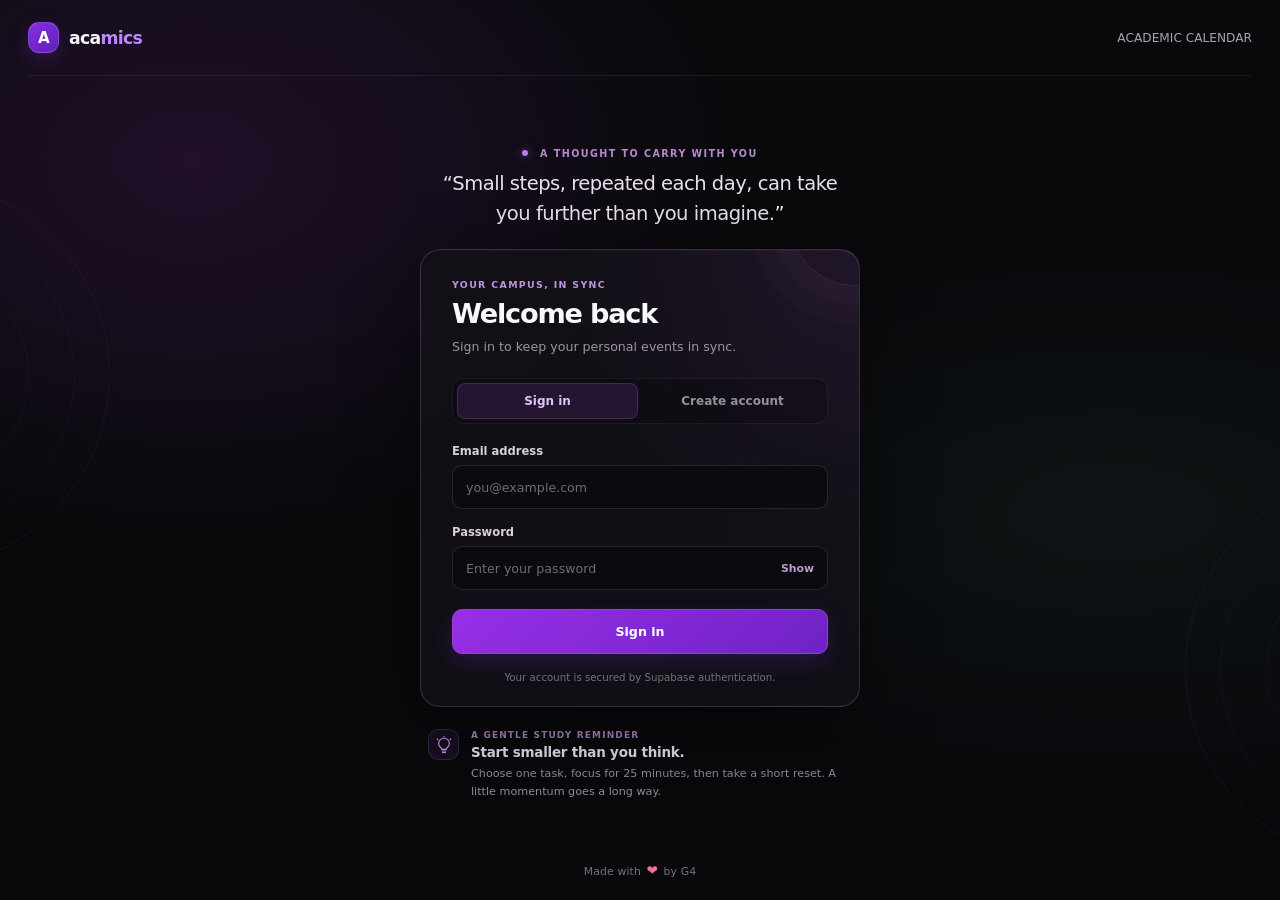
==== commit c316e8bb: "Update login page credit" ====
--- a/frontend/index.html
+++ b/frontend/index.html
@@ -3,6 +3,10 @@
 <head>
   <meta charset="UTF-8" />
   <meta name="viewport" content="width=device-width, initial-scale=1.0" />
+  <link rel="manifest" href="manifest.json" />
+  <link rel="apple-touch-icon" href="icons/acamics-192.png" />
+  <link rel="manifest" href="manifest.json" />
+  <link rel="apple-touch-icon" href="icons/acamics-192.png" />
   <meta name="theme-color" content="#09090c" />
   <meta name="description" content="Sign in to Acamics to keep your personal academic events in sync." />
   <title>Sign in — Acamics</title>
@@ -71,9 +75,10 @@
       </div>
     </main>
 
-    <footer class="auth-footer">Made with <span aria-label="love">❤️</span> by Vivek</footer>
+    <footer class="auth-footer">Made with <span aria-label="love">❤️</span> by G4</footer>
   </div>
 
+  <script>if ('serviceWorker' in navigator) navigator.serviceWorker.register('./sw.js', { scope: './' }).catch(console.error);</script>
   <script type="module" src="auth.js"></script>
 </body>
 </html>
